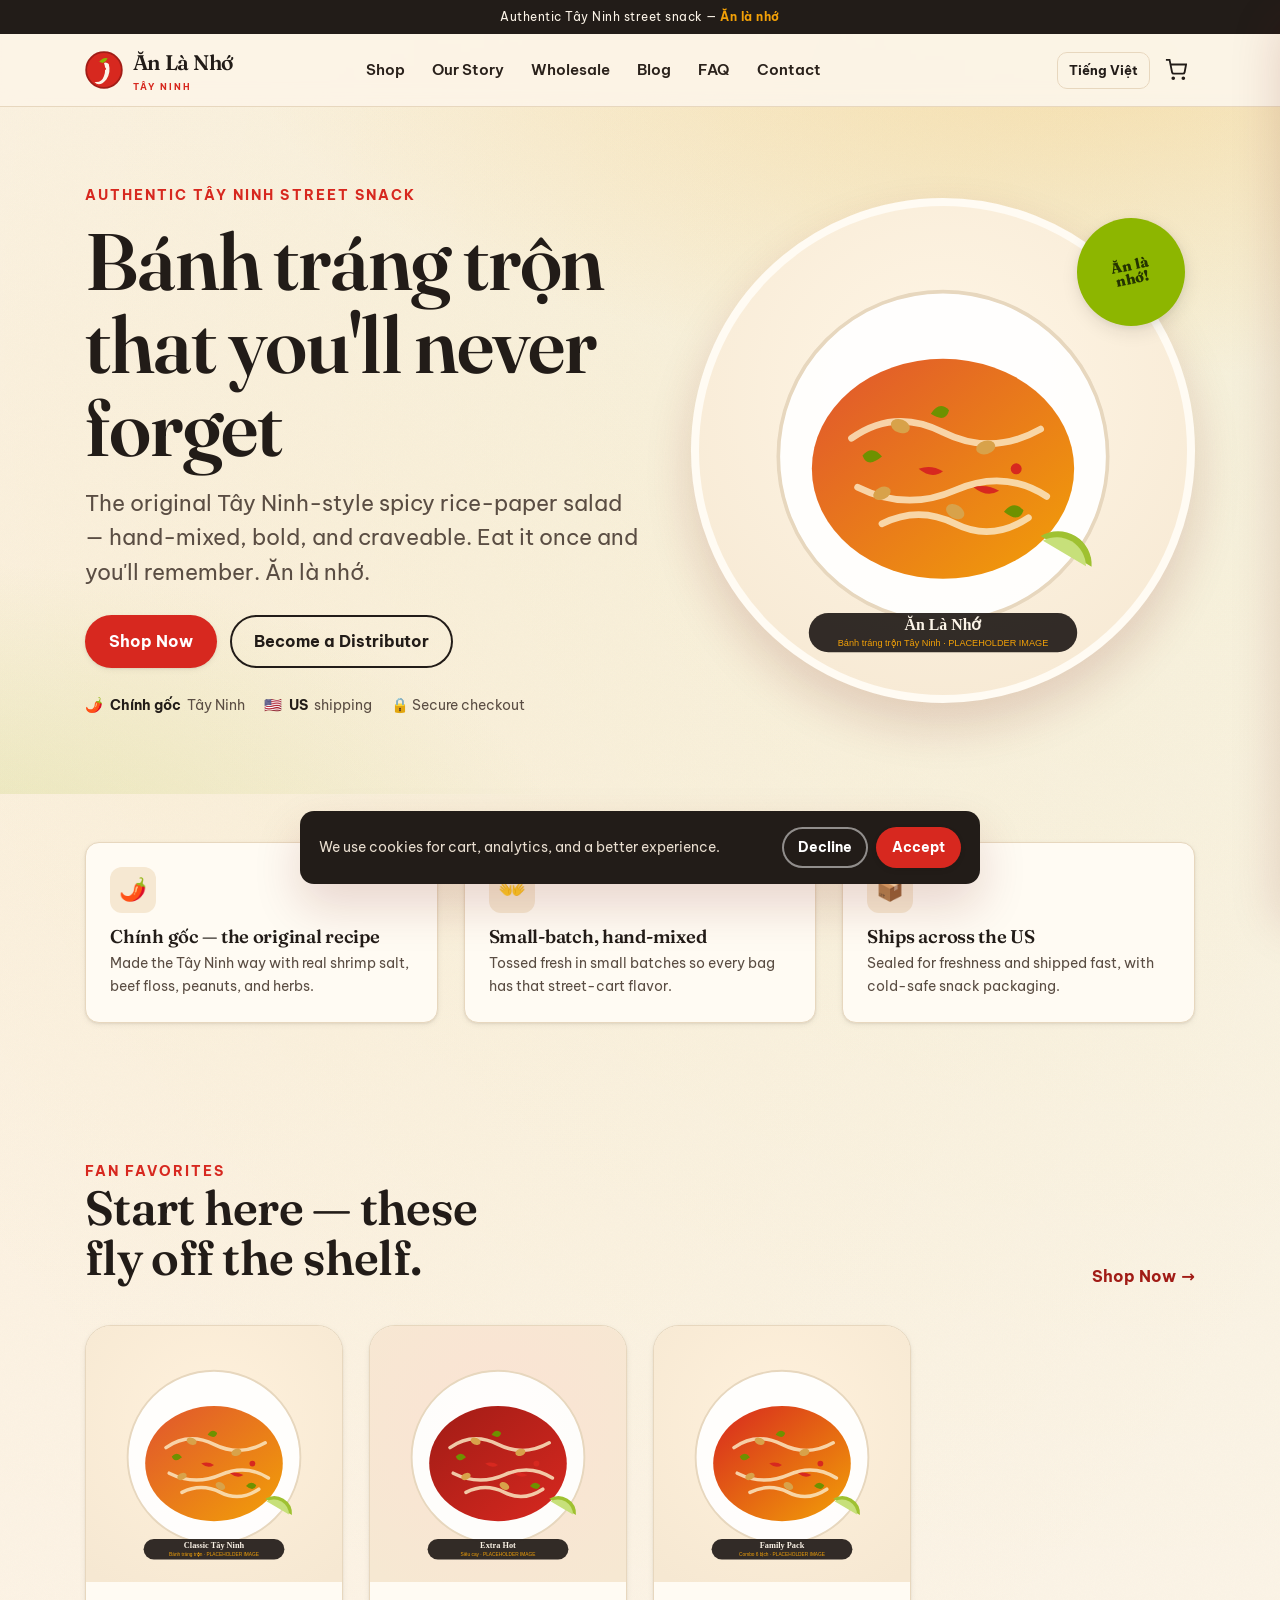
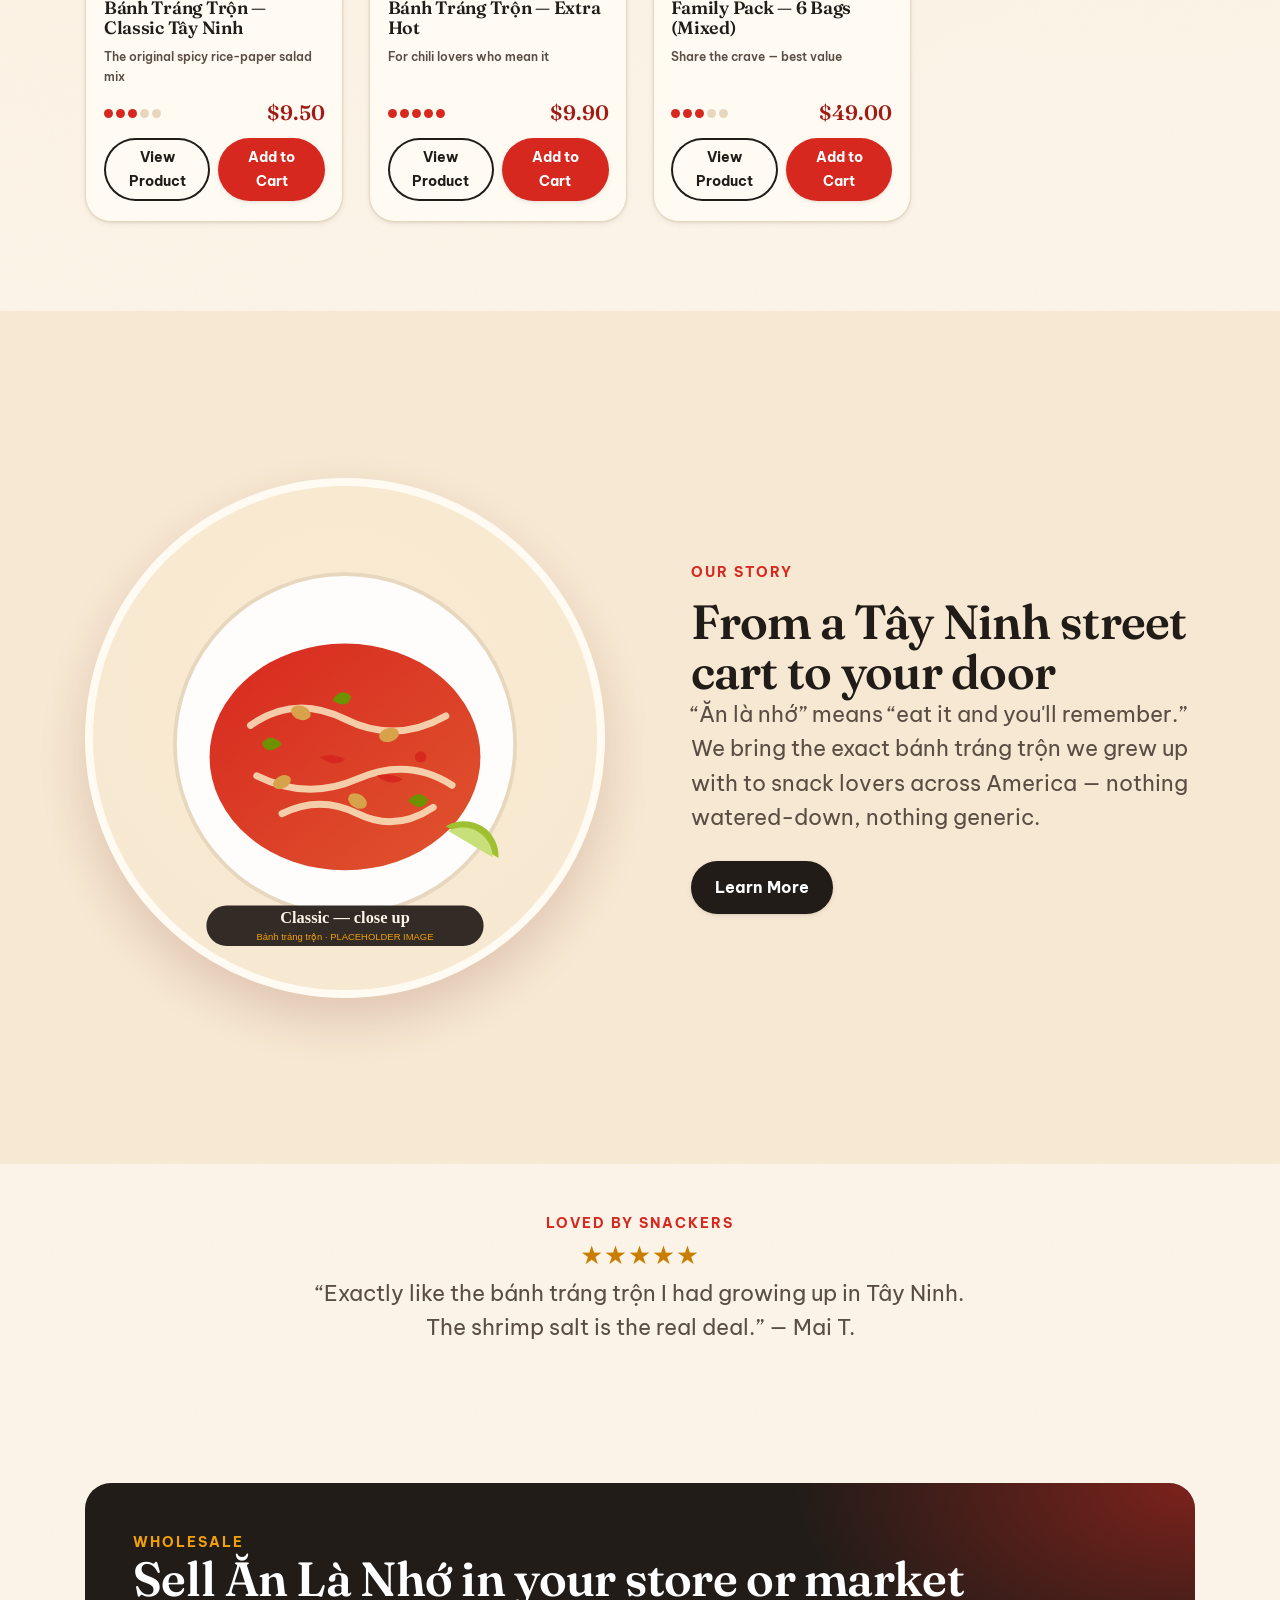
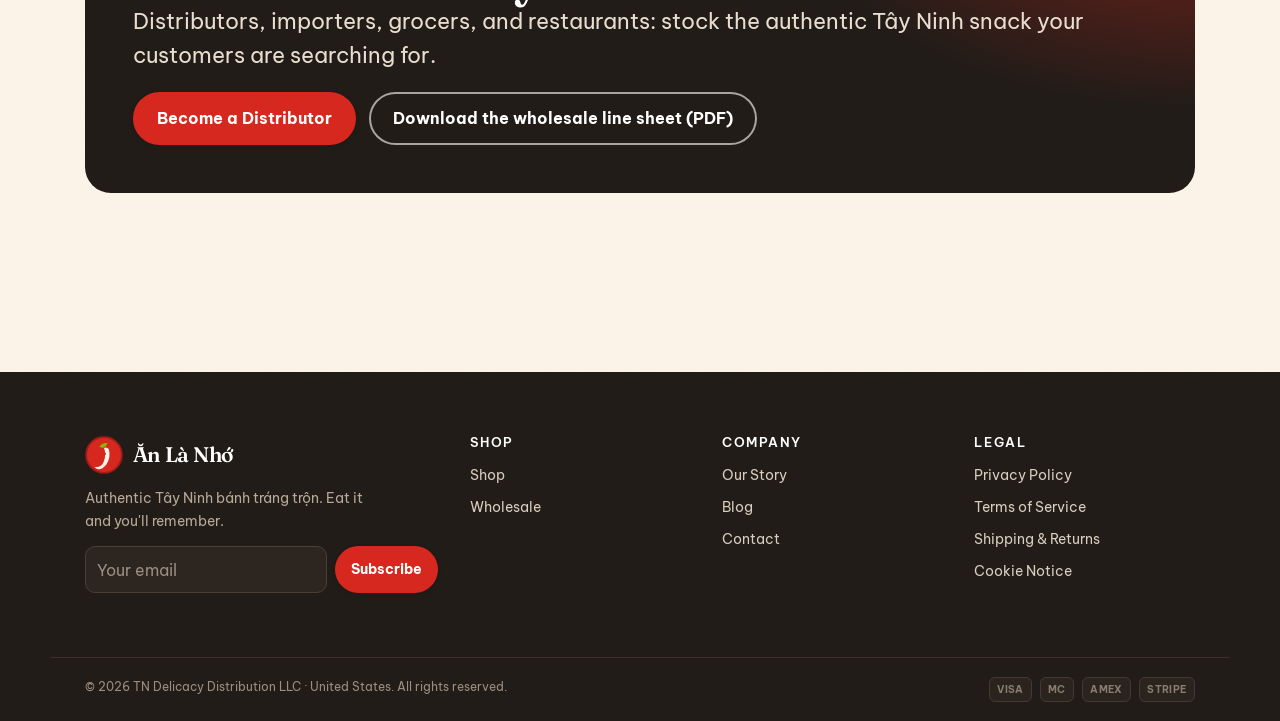
==== index.html @ 2bfea073 "Deploy An La Nho static site" ====
<!DOCTYPE html>
<html lang="en" class="no-js">
<head>
  <meta charset="UTF-8" />
  <meta name="viewport" content="width=device-width, initial-scale=1" />

  <!-- ============ SEO: title + description (unique per page) ============ -->
  <title>Ăn Là Nhớ — Authentic Tây Ninh Bánh Tráng Trộn | Buy Online</title>
  <meta name="description" content="Buy authentic Tây Ninh-style bánh tráng trộn online — the original spicy Vietnamese rice-paper salad snack. Hand-mixed, bold, craveable. Shipped across the US. Wholesale available." />
  <link rel="canonical" href="https://anlanho.com/" />

  <!-- hreflang: see README — for true per-language URLs, deploy parallel pages or ?lang= routes -->
  <link rel="alternate" hreflang="en" href="https://anlanho.com/" />
  <link rel="alternate" hreflang="vi" href="https://anlanho.com/?lang=vi" />
  <link rel="alternate" hreflang="x-default" href="https://anlanho.com/" />

  <!-- ============ Open Graph / Twitter ============ -->
  <meta property="og:type" content="website" />
  <meta property="og:site_name" content="Ăn Là Nhớ" />
  <meta property="og:title" content="Ăn Là Nhớ — Authentic Tây Ninh Bánh Tráng Trộn" />
  <meta property="og:description" content="The original spicy Vietnamese rice-paper salad snack. Hand-mixed, bold, craveable. Buy online or become a distributor." />
  <meta property="og:url" content="https://anlanho.com/" />
  <meta property="og:image" content="https://anlanho.com/assets/img/og-default.svg" />
  <meta name="twitter:card" content="summary_large_image" />
  <meta name="twitter:title" content="Ăn Là Nhớ — Authentic Tây Ninh Bánh Tráng Trộn" />
  <meta name="twitter:description" content="The original spicy Vietnamese rice-paper salad snack. Buy online or become a distributor." />
  <meta name="twitter:image" content="https://anlanho.com/assets/img/og-default.svg" />
  <meta name="theme-color" content="#D7281F" />

  <!-- ============ Icons ============ -->
  <link rel="icon" href="assets/img/logo-mark.svg" type="image/svg+xml" />

  <!-- ============ Fonts (self-host in production — see README for CWV) ============ -->
  <link rel="preconnect" href="https://fonts.googleapis.com" />
  <link rel="preconnect" href="https://fonts.gstatic.com" crossorigin />
  <link href="https://fonts.googleapis.com/css2?family=Fraunces:ital,opsz,wght@0,9..144,400;0,9..144,600;1,9..144,500&family=Be+Vietnam+Pro:wght@400;500;600;700;800&display=swap" rel="stylesheet" />

  <!-- ============ Styles ============ -->
  <link rel="stylesheet" href="assets/css/styles.css" />

  <!-- ============ Snipcart (PCI-compliant hosted cart/checkout via Stripe) ============ -->
  <link rel="preconnect" href="https://app.snipcart.com" />
  <link rel="preconnect" href="https://cdn.snipcart.com" />
  <link rel="stylesheet" href="https://cdn.snipcart.com/themes/v3.7.0/default/snipcart.css" />

  <!-- ============ Structured data: Organization + LocalBusiness + WebSite ============ -->
  <script type="application/ld+json">
  {
    "@context": "https://schema.org",
    "@graph": [
      {
        "@type": "Organization",
        "@id": "https://anlanho.com/#org",
        "name": "TN Delicacy Distribution LLC",
        "alternateName": "Ăn Là Nhớ",
        "url": "https://anlanho.com/",
        "logo": "https://anlanho.com/assets/img/logo-mark.svg",
        "description": "Maker and distributor of authentic Tây Ninh-style bánh tráng trộn (Vietnamese spicy rice-paper salad snack).",
        "sameAs": ["https://www.facebook.com/", "https://www.instagram.com/", "https://www.tiktok.com/"]
      },
      {
        "@type": "WebSite",
        "@id": "https://anlanho.com/#website",
        "url": "https://anlanho.com/",
        "name": "Ăn Là Nhớ",
        "publisher": { "@id": "https://anlanho.com/#org" },
        "inLanguage": ["en", "vi"]
      },
      {
        "@type": "LocalBusiness",
        "@id": "https://anlanho.com/#business",
        "name": "Ăn Là Nhớ — TN Delicacy Distribution LLC",
        "image": "https://anlanho.com/assets/img/og-default.svg",
        "url": "https://anlanho.com/",
        "priceRange": "$$",
        "servesCuisine": "Vietnamese",
        "address": { "@type": "PostalAddress", "addressCountry": "US" }
      }
    ]
  }
  </script>

  <!-- ============ Analytics placeholders — DO NOT hardcode real IDs here ============ -->
  <!-- Google Tag Manager (recommended): paste your GTM snippet. See README §Analytics. -->
  <!-- <script>(function(w,d,s,l,i){ ...GTM-XXXXXXX... })(window,document,'script','dataLayer','GTM-XXXXXXX');</script> -->
</head>

<body data-base="./">
  <a class="skip-link" href="#main" data-i18n="nav.skip">Skip to content</a>

  <!-- =================== HEADER (shared across pages) =================== -->
  <header class="site-header">
    <div class="topbar">
      <span data-i18n="home.kicker">Authentic Tây Ninh street snack</span> — <strong>Ăn là nhớ</strong>
    </div>
    <nav class="wrap nav" aria-label="Primary">
      <a class="brand" href="index.html" aria-label="Ăn Là Nhớ home">
        <img class="mark" src="assets/img/logo-mark.svg" alt="" width="38" height="38" />
        <span>Ăn Là Nhớ<small>Tây Ninh</small></span>
      </a>

      <div class="nav-links">
        <a href="pages/shop.html" data-i18n="nav.shop">Shop</a>
        <a href="pages/about.html" data-i18n="nav.story">Our Story</a>
        <a href="pages/wholesale.html" data-i18n="nav.wholesale">Wholesale</a>
        <a href="pages/blog.html" data-i18n="nav.blog">Blog</a>
        <a href="pages/faq.html" data-i18n="nav.faq">FAQ</a>
        <a href="pages/contact.html" data-i18n="nav.contact">Contact</a>
      </div>

      <div class="nav-actions">
        <button class="icon-btn lang-toggle" data-lang-toggle aria-label="Switch language">Tiếng Việt</button>
        <button class="icon-btn cart-btn snipcart-checkout" aria-label="Open cart">
          <svg width="22" height="22" viewBox="0 0 24 24" fill="none" stroke="currentColor" stroke-width="2" aria-hidden="true"><circle cx="9" cy="21" r="1"/><circle cx="20" cy="21" r="1"/><path d="M1 1h4l2.7 13.4a2 2 0 0 0 2 1.6h9.7a2 2 0 0 0 2-1.6L23 6H6"/></svg>
          <span class="cart-count" data-cart-count data-count="0"></span>
        </button>
        <button class="icon-btn menu-toggle" data-menu-open aria-label="Open menu" aria-expanded="false" aria-controls="mobileNav">
          <svg width="24" height="24" viewBox="0 0 24 24" fill="none" stroke="currentColor" stroke-width="2" aria-hidden="true"><line x1="3" y1="6" x2="21" y2="6"/><line x1="3" y1="12" x2="21" y2="12"/><line x1="3" y1="18" x2="21" y2="18"/></svg>
        </button>
      </div>
    </nav>
  </header>

  <!-- mobile drawer -->
  <div class="nav-overlay" data-nav-overlay></div>
  <aside class="mobile-nav" id="mobileNav" data-mobile-nav aria-label="Mobile">
    <a href="pages/shop.html" data-i18n="nav.shop">Shop</a>
    <a href="pages/about.html" data-i18n="nav.story">Our Story</a>
    <a href="pages/wholesale.html" data-i18n="nav.wholesale">Wholesale</a>
    <a href="pages/blog.html" data-i18n="nav.blog">Blog</a>
    <a href="pages/faq.html" data-i18n="nav.faq">FAQ</a>
    <a href="pages/contact.html" data-i18n="nav.contact">Contact</a>
  </aside>

  <main id="main">
    <!-- =================== HERO =================== -->
    <section class="hero">
      <div class="wrap">
        <div class="hero-grid">
          <div class="hero-copy">
            <p class="kicker" data-i18n="home.kicker">Authentic Tây Ninh street snack</p>
            <h1><span data-i18n="home.h1">Bánh tráng trộn that you'll never forget</span></h1>
            <p class="lead" data-i18n="home.sub">The original Tây Ninh-style spicy rice-paper salad — hand-mixed, bold, and craveable. Eat it once and you'll remember. Ăn là nhớ.</p>
            <div class="hero-cta">
              <a class="btn" href="pages/shop.html" data-i18n="cta.shop">Shop Now</a>
              <a class="btn btn--ghost" href="pages/wholesale.html" data-i18n="cta.distributor">Become a Distributor</a>
            </div>
            <div class="hero-trust">
              <span>🌶️ <b>Chính gốc</b> Tây Ninh</span>
              <span>🇺🇸 <b>US</b> shipping</span>
              <span>🔒 Secure checkout</span>
            </div>
          </div>
          <div class="hero-media">
            <img class="plate" src="assets/img/hero-plate.svg" alt="A plate of authentic Tây Ninh bánh tráng trộn with chili, peanuts, herbs and lime" width="560" height="560" fetchpriority="high" />
            <span class="sticker">Ăn là<br>nhớ!</span>
          </div>
        </div>
      </div>
    </section>

    <!-- =================== SELLING POINTS =================== -->
    <section class="section section--tight">
      <div class="wrap">
        <div class="grid grid--3">
          <div class="feature reveal"><div class="ic">🌶️</div><h3 data-i18n="home.point1.t">Chính gốc — the original recipe</h3><p data-i18n="home.point1.d">Made the Tây Ninh way with real shrimp salt, beef floss, peanuts, and herbs.</p></div>
          <div class="feature reveal"><div class="ic">👐</div><h3 data-i18n="home.point2.t">Small-batch, hand-mixed</h3><p data-i18n="home.point2.d">Tossed fresh in small batches so every bag has that street-cart flavor.</p></div>
          <div class="feature reveal"><div class="ic">📦</div><h3 data-i18n="home.point3.t">Ships across the US</h3><p data-i18n="home.point3.d">Sealed for freshness and shipped fast, with cold-safe snack packaging.</p></div>
        </div>
      </div>
    </section>

    <!-- =================== FEATURED PRODUCTS =================== -->
    <section class="section">
      <div class="wrap">
        <div class="section-head">
          <div class="titles">
            <p class="kicker" data-i18n="home.featured">Fan favorites</p>
            <h2 data-i18n="home.featured.sub">Start here — these fly off the shelf.</h2>
          </div>
          <a class="link-arrow" href="pages/shop.html" data-i18n="cta.shop">Shop Now</a>
        </div>
        <div class="grid grid--4" data-featured-grid>
          <!-- rendered by home.js from data/products.json -->
        </div>
      </div>
    </section>

    <!-- =================== STORY =================== -->
    <section class="section" style="background:var(--cream-deep)">
      <div class="wrap">
        <div class="hero-grid">
          <div class="hero-media">
            <img class="plate" src="assets/img/product-classic-2.svg" alt="Close-up of bánh tráng trộn being hand-mixed" width="520" height="520" loading="lazy" />
          </div>
          <div class="hero-copy reveal">
            <p class="kicker" data-i18n="home.story.kicker">Our Story</p>
            <h2 data-i18n="home.story.t">From a Tây Ninh street cart to your door</h2>
            <p class="lead" data-i18n="home.story.d">“Ăn là nhớ” means “eat it and you'll remember.” We bring the exact bánh tráng trộn we grew up with to snack lovers across America — nothing watered-down, nothing generic.</p>
            <div class="hero-cta"><a class="btn btn--dark" href="pages/about.html" data-i18n="cta.learnmore">Learn More</a></div>
          </div>
        </div>
      </div>
    </section>

    <!-- =================== SOCIAL PROOF =================== -->
    <section class="section--tight section">
      <div class="wrap center">
        <p class="kicker" data-i18n="home.social">Loved by snackers</p>
        <p class="stars" style="font-size:1.6rem">★★★★★</p>
        <p class="lead" style="max-width:46ch;margin-inline:auto">“Exactly like the bánh tráng trộn I had growing up in Tây Ninh. The shrimp salt is the real deal.” — Mai T.</p>
      </div>
    </section>

    <!-- =================== B2B CTA =================== -->
    <section class="section">
      <div class="wrap">
        <div class="cta-banner reveal">
          <p class="kicker" style="color:var(--turmeric)" data-i18n="nav.wholesale">Wholesale</p>
          <h2 data-i18n="home.b2b.t">Sell Ăn Là Nhớ in your store or market</h2>
          <p class="lead" data-i18n="home.b2b.d">Distributors, importers, grocers, and restaurants: stock the authentic Tây Ninh snack your customers are searching for.</p>
          <div class="hero-cta">
            <a class="btn" href="pages/wholesale.html" data-i18n="cta.distributor">Become a Distributor</a>
            <a class="btn btn--ghost" style="box-shadow:inset 0 0 0 2px rgba(255,255,255,.6);color:#fff" href="pages/wholesale.html#linesheet" data-i18n="wholesale.download">Download the wholesale line sheet (PDF)</a>
          </div>
        </div>
      </div>
    </section>
  </main>

  <!-- =================== FOOTER (shared across pages) =================== -->
  <footer class="site-footer">
    <div class="wrap footer-top">
      <div class="footer-brand">
        <a class="brand" href="index.html"><img class="mark" src="assets/img/logo-mark.svg" alt="" width="38" height="38"><span>Ăn Là Nhớ</span></a>
        <p data-i18n="footer.tagline">Authentic Tây Ninh bánh tráng trộn. Eat it and you'll remember.</p>
        <form class="news-form" data-ajax-form action="https://formspree.io/f/YOUR_FORM_ID" method="POST" aria-label="Newsletter">
          <label class="sr-only" for="news" data-i18n="footer.newsletter">Get a discount + snack news</label>
          <input id="news" type="email" name="email" required placeholder="Your email" data-i18n-attr="placeholder:footer.newsletter.ph" />
          <span class="hp" aria-hidden="true"><input type="text" name="_gotcha" tabindex="-1" autocomplete="off" /></span>
          <button class="btn btn--sm" type="submit" data-i18n="footer.subscribe">Subscribe</button>
        </form>
      </div>
      <div class="footer-col">
        <h4 data-i18n="footer.shop">Shop</h4>
        <ul>
          <li><a href="pages/shop.html" data-i18n="nav.shop">Shop</a></li>
          <li><a href="pages/wholesale.html" data-i18n="nav.wholesale">Wholesale</a></li>
        </ul>
      </div>
      <div class="footer-col">
        <h4 data-i18n="footer.company">Company</h4>
        <ul>
          <li><a href="pages/about.html" data-i18n="nav.story">Our Story</a></li>
          <li><a href="pages/blog.html" data-i18n="nav.blog">Blog</a></li>
          <li><a href="pages/contact.html" data-i18n="nav.contact">Contact</a></li>
        </ul>
      </div>
      <div class="footer-col">
        <h4 data-i18n="footer.legal">Legal</h4>
        <ul>
          <li><a href="pages/privacy.html" data-i18n="footer.privacy">Privacy Policy</a></li>
          <li><a href="pages/terms.html" data-i18n="footer.terms">Terms of Service</a></li>
          <li><a href="pages/shipping.html" data-i18n="footer.shipping">Shipping &amp; Returns</a></li>
          <li><a href="pages/cookies.html" data-i18n="footer.cookies">Cookie Notice</a></li>
        </ul>
      </div>
    </div>
    <div class="wrap footer-bottom">
      <span>© <span data-year>2025</span> <span data-i18n="footer.address">TN Delicacy Distribution LLC · United States</span>. <span data-i18n="footer.rights">All rights reserved.</span></span>
      <span class="pay-icons" aria-label="Accepted payments"><span>VISA</span><span>MC</span><span>AMEX</span><span>STRIPE</span></span>
    </div>
  </footer>

  <!-- =================== Cookie banner =================== -->
  <div class="cookie-banner" data-cookie role="dialog" aria-live="polite" aria-label="Cookie notice">
    <p data-i18n="cookie.text">We use cookies for cart, analytics, and a better experience.</p>
    <div class="acts">
      <button class="btn btn--sm btn--ghost" style="box-shadow:inset 0 0 0 2px rgba(255,255,255,.5);color:#fff" data-cookie-choice="decline" data-i18n="cookie.decline">Decline</button>
      <button class="btn btn--sm" data-cookie-choice="accept" data-i18n="cookie.accept">Accept</button>
    </div>
  </div>

  <!-- =================== Snipcart mount + scripts =================== -->
  <!-- Paste your PUBLIC Snipcart API key below (safe for client code). -->
  <div hidden id="snipcart" data-api-key="YOUR_SNIPCART_PUBLIC_API_KEY" data-config-modal-style="side"></div>
  <script async src="https://cdn.snipcart.com/themes/v3.7.0/default/snipcart.js"></script>

  <!-- App scripts (deferred, non-render-blocking) -->
  <script defer src="assets/js/i18n.js"></script>
  <script defer src="assets/js/main.js"></script>
  <script defer src="assets/js/home.js"></script>
</body>
</html>
---- assets/css/styles.css ----
/* =====================================================================
   Ăn Là Nhớ — Design System
   Warm Vietnamese street-food editorial. Chili red · lime · turmeric ·
   warm cream · charcoal. Mobile-first, accessible (WCAG AA), low-JS.
   Fonts: Fraunces (display) + Be Vietnam Pro (body, full VI diacritics).
   ===================================================================== */

/* ---------- Design tokens ---------- */
:root {
  /* Palette */
  --cream: #FCF4E8;
  --cream-deep: #F6E8D2;
  --paper: #FFFBF3;
  --charcoal: #221C18;
  --ink: #2A211B;
  --ink-soft: #5A4D43;
  --chili: #D7281F;
  --chili-dark: #A11C16;
  --chili-ink: #6E120E;
  --lime: #8DB600;
  --lime-deep: #6E9100;
  --turmeric: #F2A007;
  --turmeric-deep: #C97E00;
  --line: #E7D7BE;
  --white: #ffffff;

  /* Semantic */
  --bg: var(--cream);
  --surface: var(--paper);
  --text: var(--ink);
  --text-soft: var(--ink-soft);
  --brand: var(--chili);
  --brand-strong: var(--chili-dark);

  /* Type */
  --font-display: "Fraunces", Georgia, "Times New Roman", serif;
  --font-body: "Be Vietnam Pro", system-ui, -apple-system, Segoe UI, Roboto, sans-serif;

  /* Fluid type scale */
  --fs-xs: 0.78rem;
  --fs-sm: 0.9rem;
  --fs-base: 1.02rem;
  --fs-lg: clamp(1.12rem, 1rem + 0.6vw, 1.35rem);
  --fs-xl: clamp(1.4rem, 1.1rem + 1.5vw, 2rem);
  --fs-2xl: clamp(1.9rem, 1.3rem + 3vw, 3rem);
  --fs-3xl: clamp(2.6rem, 1.4rem + 5.5vw, 5rem);

  /* Spacing & layout */
  --maxw: 1180px;
  --gut: clamp(1rem, 4vw, 2.2rem);
  --radius: 14px;
  --radius-lg: 26px;
  --radius-pill: 999px;

  /* Effects */
  --shadow-sm: 0 1px 2px rgba(34,28,24,.08), 0 2px 6px rgba(34,28,24,.06);
  --shadow-md: 0 6px 18px rgba(34,28,24,.10), 0 2px 6px rgba(34,28,24,.06);
  --shadow-lg: 0 22px 48px rgba(110,18,14,.16);
  --ring: 0 0 0 3px rgba(242,160,7,.55);
  --ease: cubic-bezier(.2,.7,.2,1);
}

/* ---------- Reset ---------- */
*, *::before, *::after { box-sizing: border-box; }
* { margin: 0; }
html { -webkit-text-size-adjust: 100%; scroll-behavior: smooth; }
@media (prefers-reduced-motion: reduce) {
  html { scroll-behavior: auto; }
  *, *::before, *::after { animation-duration: .001ms !important; animation-iteration-count: 1 !important; transition-duration: .001ms !important; }
}
body {
  font-family: var(--font-body);
  font-size: var(--fs-base);
  line-height: 1.6;
  color: var(--text);
  background: var(--bg);
  /* Subtle warm grain so the cream isn't flat */
  background-image:
    radial-gradient(circle at 12% 18%, rgba(242,160,7,.05), transparent 38%),
    radial-gradient(circle at 88% 8%, rgba(141,182,0,.06), transparent 40%),
    url("data:image/svg+xml,%3Csvg xmlns='http://www.w3.org/2000/svg' width='140' height='140'%3E%3Cfilter id='n'%3E%3CfeTurbulence type='fractalNoise' baseFrequency='0.9' numOctaves='2' stitchTiles='stitch'/%3E%3C/filter%3E%3Crect width='140' height='140' filter='url(%23n)' opacity='0.025'/%3E%3C/svg%3E");
  -webkit-font-smoothing: antialiased;
  text-rendering: optimizeLegibility;
  overflow-x: hidden;
}
img, svg, video { display: block; max-width: 100%; height: auto; }
a { color: inherit; text-decoration: none; }
button, input, select, textarea { font: inherit; color: inherit; }
ul { list-style: none; padding: 0; }

/* ---------- Typography ---------- */
h1, h2, h3, h4 { font-family: var(--font-display); font-weight: 600; line-height: 1.04; letter-spacing: -0.015em; color: var(--charcoal); }
h1 { font-size: var(--fs-3xl); font-weight: 600; }
h2 { font-size: var(--fs-2xl); }
h3 { font-size: var(--fs-xl); }
p { color: var(--text-soft); }
.lead { font-size: var(--fs-lg); color: var(--text-soft); }
.kicker {
  font-family: var(--font-body);
  font-weight: 700; font-size: var(--fs-sm);
  letter-spacing: .14em; text-transform: uppercase;
  color: var(--chili);
}
mark, .hl { background: linear-gradient(180deg, transparent 58%, rgba(242,160,7,.55) 58%); color: inherit; padding: 0 .08em; }
.vi-accent { font-style: italic; }

/* ---------- Layout helpers ---------- */
.wrap { width: 100%; max-width: var(--maxw); margin-inline: auto; padding-inline: var(--gut); }
.section { padding-block: clamp(3rem, 7vw, 6rem); }
.section--tight { padding-block: clamp(2rem, 4vw, 3rem); }
.stack > * + * { margin-top: 1rem; }
.center { text-align: center; }
.muted { color: var(--text-soft); }
.eyebrow-row { display: flex; align-items: center; gap: .7rem; flex-wrap: wrap; }

/* ---------- Skip link ---------- */
.skip-link {
  position: absolute; left: .5rem; top: -3rem; z-index: 200;
  background: var(--charcoal); color: var(--paper);
  padding: .6rem 1rem; border-radius: 8px; transition: top .2s var(--ease);
}
.skip-link:focus { top: .5rem; }

/* ---------- Buttons ---------- */
.btn {
  --bg: var(--chili); --fg: #fff;
  display: inline-flex; align-items: center; justify-content: center; gap: .5rem;
  background: var(--bg); color: var(--fg);
  font-weight: 700; font-size: var(--fs-base);
  padding: .85rem 1.5rem; border: 0; border-radius: var(--radius-pill);
  cursor: pointer; text-align: center;
  box-shadow: var(--shadow-sm);
  transition: transform .18s var(--ease), box-shadow .18s var(--ease), background .18s var(--ease);
}
.btn:hover { transform: translateY(-2px); box-shadow: var(--shadow-md); background: var(--chili-dark); }
.btn:active { transform: translateY(0); }
.btn:focus-visible { outline: none; box-shadow: var(--ring), var(--shadow-md); }
.btn--lime { --bg: var(--lime-deep); }
.btn--lime:hover { background: #5d7b00; }
.btn--ghost { --bg: transparent; --fg: var(--charcoal); box-shadow: inset 0 0 0 2px var(--charcoal); }
.btn--ghost:hover { background: var(--charcoal); --fg: #fff; box-shadow: inset 0 0 0 2px var(--charcoal); }
.btn--dark { --bg: var(--charcoal); }
.btn--dark:hover { background: #100c0a; }
.btn--sm { padding: .55rem 1rem; font-size: var(--fs-sm); }
.btn--block { width: 100%; }
.btn[disabled] { opacity: .5; cursor: not-allowed; transform: none; box-shadow: var(--shadow-sm); }

.link-arrow { font-weight: 700; color: var(--chili-dark); display: inline-flex; align-items: center; gap: .35rem; }
.link-arrow::after { content: "→"; transition: transform .2s var(--ease); }
.link-arrow:hover::after { transform: translateX(4px); }

/* Breadcrumb */
.breadcrumb { display: flex; flex-wrap: wrap; align-items: center; gap: .5rem; font-size: .85rem; color: var(--ink-soft); }
.breadcrumb a { color: var(--ink-soft); text-decoration: none; }
.breadcrumb a:hover { color: var(--chili); text-decoration: underline; }
.breadcrumb span[aria-hidden="true"] { opacity: .5; }

/* ---------- Badges / chips ---------- */
.badge {
  display: inline-flex; align-items: center; gap: .35rem;
  font-size: var(--fs-xs); font-weight: 700; letter-spacing: .02em;
  padding: .28rem .6rem; border-radius: var(--radius-pill);
  background: var(--cream-deep); color: var(--ink);
}
.badge--vegan { background: #e8f3cf; color: var(--lime-deep); }
.badge--sale { background: var(--turmeric); color: #4a3100; }
.badge--out { background: #f0d6d4; color: var(--chili-dark); }
.badge--new { background: var(--chili); color: #fff; }

.spicemeter { display: inline-flex; gap: 3px; align-items: center; }
.spicemeter .pip { width: 9px; height: 9px; border-radius: 50%; background: var(--line); }
.spicemeter .pip.on { background: var(--chili); }

/* =====================================================================
   Header / nav / cart / language toggle
   ===================================================================== */
.site-header {
  position: sticky; top: 0; z-index: 100;
  background: color-mix(in srgb, var(--cream) 88%, transparent);
  backdrop-filter: saturate(1.2) blur(10px);
  border-bottom: 1px solid var(--line);
}
.topbar {
  background: var(--charcoal); color: var(--cream);
  font-size: var(--fs-xs); letter-spacing: .04em;
  text-align: center; padding: .45rem 1rem;
}
.topbar strong { color: var(--turmeric); }
.nav { display: flex; align-items: center; gap: 1rem; padding-block: .7rem; }
.brand { display: flex; align-items: center; gap: .6rem; font-family: var(--font-display); font-weight: 600; font-size: 1.32rem; color: var(--charcoal); letter-spacing: -.02em; flex: 0 0 auto; }
.brand .mark { width: 38px; height: 38px; flex: 0 0 auto; }
.brand small { display: block; font-family: var(--font-body); font-size: .58rem; font-weight: 700; letter-spacing: .22em; color: var(--chili); text-transform: uppercase; margin-top: 1px; }
.nav-links { display: none; gap: .3rem; margin-inline: auto; }
.nav-links a {
  font-weight: 600; font-size: .95rem; padding: .5rem .7rem; border-radius: 10px;
  color: var(--ink); transition: background .15s var(--ease), color .15s var(--ease);
}
.nav-links a:hover, .nav-links a[aria-current="page"] { background: var(--cream-deep); color: var(--chili-dark); }
.nav-actions { display: flex; align-items: center; gap: .4rem; margin-left: auto; }

.icon-btn {
  position: relative; display: inline-flex; align-items: center; justify-content: center; gap: .4rem;
  background: transparent; border: 0; cursor: pointer; padding: .5rem; border-radius: 10px;
  color: var(--charcoal); font-weight: 700;
  transition: background .15s var(--ease);
}
.icon-btn:hover { background: var(--cream-deep); }
.icon-btn:focus-visible { outline: none; box-shadow: var(--ring); }
.lang-toggle { font-weight: 700; font-size: .82rem; border: 1.5px solid var(--line); padding: .42rem .7rem; }
.lang-toggle:hover { border-color: var(--chili); color: var(--chili-dark); }

.cart-btn .cart-count {
  position: absolute; top: -2px; right: -2px;
  background: var(--chili); color: #fff; font-size: .66rem; font-weight: 800;
  min-width: 18px; height: 18px; padding: 0 4px; border-radius: 999px;
  display: grid; place-items: center; line-height: 1; box-shadow: 0 0 0 2px var(--cream);
}
.cart-btn .cart-count:empty,
.cart-btn .cart-count[data-count="0"] { display: none; }

.menu-toggle { display: inline-flex; }
@media (min-width: 920px) {
  .nav-links { display: flex; }
  .menu-toggle { display: none; }
}

/* Mobile drawer nav */
.mobile-nav {
  position: fixed; inset: 0 0 0 auto; width: min(86vw, 360px);
  background: var(--paper); z-index: 130; transform: translateX(100%);
  transition: transform .28s var(--ease); box-shadow: var(--shadow-lg);
  display: flex; flex-direction: column; padding: 1.2rem;
}
.mobile-nav.open { transform: translateX(0); }
.mobile-nav a { display: block; padding: .9rem .6rem; font-weight: 600; font-size: 1.1rem; border-bottom: 1px solid var(--line); }
.mobile-nav a:hover { color: var(--chili-dark); }
.nav-overlay { position: fixed; inset: 0; background: rgba(34,28,24,.45); z-index: 120; opacity: 0; pointer-events: none; transition: opacity .25s var(--ease); }
.nav-overlay.open { opacity: 1; pointer-events: auto; }

/* =====================================================================
   Hero
   ===================================================================== */
.hero { position: relative; overflow: hidden; }
.hero::before {
  /* layered warm glow + chili-flake speckle */
  content: ""; position: absolute; inset: 0; z-index: 0;
  background:
    radial-gradient(120% 90% at 85% -10%, rgba(242,160,7,.22), transparent 55%),
    radial-gradient(90% 80% at -5% 110%, rgba(141,182,0,.16), transparent 55%);
}
.hero .wrap { position: relative; z-index: 1; }
.hero-grid { display: grid; gap: clamp(1.5rem, 4vw, 3rem); align-items: center; padding-block: clamp(2.5rem, 6vw, 5rem); }
.hero-copy .kicker { margin-bottom: .8rem; }
.hero-copy h1 { margin-bottom: 1rem; }
.hero-copy h1 .accent { color: var(--chili); display: inline-block; }
.hero-cta { display: flex; gap: .8rem; flex-wrap: wrap; margin-top: 1.6rem; }
.hero-trust { display: flex; gap: 1.2rem; flex-wrap: wrap; margin-top: 1.6rem; font-size: var(--fs-sm); color: var(--text-soft); }
.hero-trust span { display: inline-flex; align-items: center; gap: .4rem; }
.hero-trust b { color: var(--charcoal); }
.hero-media { position: relative; }
.hero-media .plate {
  border-radius: 50%; box-shadow: var(--shadow-lg);
  border: 8px solid var(--paper); background: var(--paper);
  animation: floaty 7s var(--ease) infinite;
}
.hero-media .sticker {
  position: absolute; background: var(--lime); color: #243300; font-weight: 800;
  font-family: var(--font-display); border-radius: 50%; width: 108px; height: 108px;
  display: grid; place-items: center; text-align: center; line-height: 1; font-size: .9rem;
  transform: rotate(-12deg); box-shadow: var(--shadow-md); padding: .5rem;
  top: 4%; right: 2%;
}
@keyframes floaty { 0%,100%{ transform: translateY(0);} 50%{ transform: translateY(-12px);} }
@media (min-width: 860px) { .hero-grid { grid-template-columns: 1.05fr .95fr; } }

/* =====================================================================
   Generic cards & grids
   ===================================================================== */
.grid { display: grid; gap: clamp(1rem, 2.5vw, 1.6rem); }
.grid--3 { grid-template-columns: 1fr; }
.grid--4 { grid-template-columns: repeat(2, 1fr); }
@media (min-width: 640px) { .grid--3 { grid-template-columns: repeat(2, 1fr); } }
@media (min-width: 900px) { .grid--3 { grid-template-columns: repeat(3, 1fr); } .grid--4 { grid-template-columns: repeat(4, 1fr); } }

.feature {
  background: var(--surface); border: 1px solid var(--line); border-radius: var(--radius);
  padding: 1.5rem; box-shadow: var(--shadow-sm);
  transition: transform .2s var(--ease), box-shadow .2s var(--ease);
}
.feature:hover { transform: translateY(-3px); box-shadow: var(--shadow-md); }
.feature .ic { width: 46px; height: 46px; border-radius: 12px; display: grid; place-items: center; background: var(--cream-deep); margin-bottom: .9rem; font-size: 1.4rem; }
.feature h3 { font-size: 1.15rem; margin-bottom: .35rem; }
.feature p { font-size: var(--fs-sm); }

.section-head { display: flex; align-items: flex-end; justify-content: space-between; gap: 1rem; flex-wrap: wrap; margin-bottom: clamp(1.4rem, 3vw, 2.2rem); }
.section-head .titles { max-width: 40ch; }
.section-head h2 { margin-bottom: .4rem; }

/* ---------- Product card ---------- */
.product-card {
  background: var(--surface); border: 1px solid var(--line); border-radius: var(--radius-lg);
  overflow: hidden; box-shadow: var(--shadow-sm); display: flex; flex-direction: column;
  transition: transform .22s var(--ease), box-shadow .22s var(--ease);
}
.product-card:hover { transform: translateY(-4px); box-shadow: var(--shadow-lg); }
.product-card .media { position: relative; aspect-ratio: 1/1; background: var(--cream-deep); overflow: hidden; }
.product-card .media img { width: 100%; height: 100%; object-fit: cover; transition: transform .4s var(--ease); }
.product-card:hover .media img { transform: scale(1.04); }
.product-card .flags { position: absolute; top: .7rem; left: .7rem; display: flex; gap: .35rem; flex-wrap: wrap; }
.product-card .body { padding: 1rem 1.1rem 1.2rem; display: flex; flex-direction: column; gap: .55rem; flex: 1; }
.product-card h3 { font-size: 1.12rem; line-height: 1.12; }
.product-card .pname-vi { font-size: var(--fs-xs); color: var(--text-soft); font-weight: 600; }
.product-card .meta { display: flex; align-items: center; justify-content: space-between; gap: .5rem; margin-top: auto; }
.product-card .price { font-family: var(--font-display); font-weight: 600; font-size: 1.3rem; color: var(--chili-dark); }
.product-card .price s { color: var(--text-soft); font-size: .85rem; font-weight: 400; margin-left: .35rem; }
.product-card .actions { display: flex; gap: .5rem; }
.product-card .actions .btn { flex: 1; }

/* add-to-cart pop feedback */
.btn.pop { animation: pop .42s var(--ease); }
@keyframes pop { 0%{ transform: scale(1);} 35%{ transform: scale(.92);} 70%{ transform: scale(1.06);} 100%{ transform: scale(1);} }

/* =====================================================================
   Product detail
   ===================================================================== */
.pd-grid { display: grid; gap: clamp(1.5rem, 4vw, 3rem); }
@media (min-width: 880px) { .pd-grid { grid-template-columns: 1.05fr 1fr; align-items: start; } }
.pd-gallery .main { border-radius: var(--radius-lg); overflow: hidden; border: 1px solid var(--line); background: var(--cream-deep); box-shadow: var(--shadow-md); aspect-ratio: 1/1; }
.pd-gallery .main img { width: 100%; height: 100%; object-fit: cover; }
.pd-thumbs { display: flex; gap: .6rem; margin-top: .7rem; flex-wrap: wrap; }
.pd-thumbs button { width: 70px; height: 70px; border-radius: 12px; overflow: hidden; border: 2px solid transparent; padding: 0; cursor: pointer; background: var(--cream-deep); }
.pd-thumbs button[aria-pressed="true"] { border-color: var(--chili); }
.pd-thumbs img { width: 100%; height: 100%; object-fit: cover; }
.pd-info h1 { font-size: var(--fs-2xl); }
.pd-info .pname-vi { color: var(--text-soft); font-weight: 600; margin-top: .2rem; }
.pd-price { font-family: var(--font-display); font-weight: 600; font-size: 2rem; color: var(--chili-dark); margin: .8rem 0; }
.pd-price s { color: var(--text-soft); font-size: 1.1rem; font-weight: 400; margin-left: .5rem; }
.pd-buy { display: flex; gap: .7rem; align-items: stretch; flex-wrap: wrap; margin: 1.2rem 0; }
.qty { display: inline-flex; align-items: center; border: 1.5px solid var(--line); border-radius: var(--radius-pill); overflow: hidden; background: var(--surface); }
.qty button { width: 42px; height: 46px; background: transparent; border: 0; font-size: 1.3rem; cursor: pointer; color: var(--charcoal); }
.qty button:hover { background: var(--cream-deep); }
.qty input { width: 44px; text-align: center; border: 0; background: transparent; font-weight: 700; -moz-appearance: textfield; }
.qty input::-webkit-outer-spin-button, .qty input::-webkit-inner-spin-button { -webkit-appearance: none; margin: 0; }
.pd-specs { border-top: 1px solid var(--line); margin-top: 1.4rem; }
.pd-specs details { border-bottom: 1px solid var(--line); }
.pd-specs summary { cursor: pointer; font-weight: 700; padding: 1rem .2rem; list-style: none; display: flex; justify-content: space-between; align-items: center; }
.pd-specs summary::-webkit-details-marker { display: none; }
.pd-specs summary::after { content: "+"; font-size: 1.4rem; color: var(--chili); transition: transform .2s var(--ease); }
.pd-specs details[open] summary::after { transform: rotate(45deg); }
.pd-specs .spec-body { padding: 0 .2rem 1.1rem; color: var(--text-soft); font-size: var(--fs-sm); }
.specrow { display: flex; gap: .6rem; padding: .25rem 0; }
.specrow dt { font-weight: 700; color: var(--charcoal); min-width: 9rem; }

/* Reviews */
.stars { color: var(--turmeric-deep); letter-spacing: 1px; }
.review { border: 1px solid var(--line); border-radius: var(--radius); padding: 1.1rem; background: var(--surface); }
.review .who { font-weight: 700; }
.review .title { font-weight: 700; margin: .3rem 0; }

/* =====================================================================
   Wholesale / B2B
   ===================================================================== */
.b2b-hero { background: linear-gradient(160deg, var(--chili-ink), var(--chili-dark)); color: var(--cream); position: relative; overflow: hidden; }
.b2b-hero::after { content:""; position:absolute; inset:0; background: radial-gradient(70% 90% at 90% 10%, rgba(242,160,7,.28), transparent 60%); }
.b2b-hero .wrap { position: relative; z-index: 1; }
.b2b-hero h1 { color: #fff; }
.b2b-hero .kicker { color: var(--turmeric); }
.b2b-hero p { color: #fbe6cf; }
.b2b-hero .hero-cta .btn--ghost { box-shadow: inset 0 0 0 2px rgba(255,255,255,.6); --fg:#fff; }
.b2b-hero .hero-cta .btn--ghost:hover { background:#fff; --fg: var(--chili-dark); box-shadow: inset 0 0 0 2px #fff; }

.terms-table { width: 100%; border-collapse: collapse; background: var(--surface); border-radius: var(--radius); overflow: hidden; box-shadow: var(--shadow-sm); }
.terms-table th, .terms-table td { text-align: left; padding: .95rem 1.1rem; border-bottom: 1px solid var(--line); }
.terms-table th { width: 42%; font-family: var(--font-body); font-weight: 700; color: var(--charcoal); background: var(--cream-deep); }
.terms-table tr:last-child th, .terms-table tr:last-child td { border-bottom: 0; }

.downloads { display: flex; gap: .8rem; flex-wrap: wrap; }

/* =====================================================================
   Forms
   ===================================================================== */
.form-card { background: var(--surface); border: 1px solid var(--line); border-radius: var(--radius-lg); padding: clamp(1.3rem, 3vw, 2.2rem); box-shadow: var(--shadow-md); }
.field { display: flex; flex-direction: column; gap: .35rem; margin-bottom: 1rem; }
.field label { font-weight: 700; font-size: var(--fs-sm); }
.field .req { color: var(--chili); }
.field input, .field select, .field textarea {
  border: 1.5px solid var(--line); border-radius: 12px; padding: .75rem .85rem; background: var(--paper);
  transition: border-color .15s var(--ease), box-shadow .15s var(--ease);
}
.field input:focus, .field select:focus, .field textarea:focus { outline: none; border-color: var(--chili); box-shadow: var(--ring); }
.field textarea { min-height: 120px; resize: vertical; }
.form-grid { display: grid; gap: 0 1rem; }
@media (min-width: 620px) { .form-grid { grid-template-columns: 1fr 1fr; } .form-grid .full { grid-column: 1 / -1; } }
/* Honeypot — visually hidden, kept in DOM for bots */
.hp { position: absolute !important; left: -9999px !important; width: 1px; height: 1px; overflow: hidden; }
.form-note { font-size: var(--fs-xs); color: var(--text-soft); margin-top: .5rem; }
.form-success { display: none; background: #e8f3cf; border: 1px solid var(--lime); color: var(--lime-deep); padding: 1rem 1.2rem; border-radius: var(--radius); font-weight: 600; }

/* =====================================================================
   CTA banner
   ===================================================================== */
.cta-banner { background: var(--charcoal); color: var(--cream); border-radius: var(--radius-lg); padding: clamp(1.6rem, 4vw, 3rem); position: relative; overflow: hidden; }
.cta-banner::after { content:""; position:absolute; inset:0; background: radial-gradient(60% 120% at 100% 0%, rgba(215,40,31,.5), transparent 60%); }
.cta-banner > * { position: relative; z-index: 1; }
.cta-banner h2 { color: #fff; }
.cta-banner p { color: #e8ddcf; }
.cta-banner .hero-cta { margin-top: 1.2rem; }

/* =====================================================================
   Footer
   ===================================================================== */
.site-footer { background: var(--charcoal); color: #d8cdbf; margin-top: clamp(3rem,7vw,6rem); }
.site-footer a { color: #d8cdbf; }
.site-footer a:hover { color: var(--turmeric); }
.footer-top { display: grid; gap: 2rem; padding-block: clamp(2.5rem,5vw,4rem); }
@media (min-width: 760px) { .footer-top { grid-template-columns: 1.6fr 1fr 1fr 1fr; } }
.footer-brand .brand { color: #fff; }
.footer-brand p { color: #b6a999; max-width: 32ch; margin-top: .8rem; font-size: var(--fs-sm); }
.footer-col h4 { color: #fff; font-family: var(--font-body); font-size: .8rem; letter-spacing: .12em; text-transform: uppercase; margin-bottom: .9rem; }
.footer-col li { margin-bottom: .55rem; font-size: var(--fs-sm); }
.news-form { display: flex; gap: .5rem; margin-top: .8rem; }
.news-form input { flex: 1; border: 1px solid #4a3f36; background: #2c2520; color: #fff; border-radius: 10px; padding: .6rem .7rem; }
.news-form input::placeholder { color: #9b8e7f; }
.footer-bottom { border-top: 1px solid #3a322b; padding-block: 1.2rem; display: flex; gap: 1rem; flex-wrap: wrap; justify-content: space-between; font-size: var(--fs-xs); color: #9b8e7f; }
.pay-icons { display: flex; gap: .5rem; align-items: center; opacity: .85; }
.pay-icons span { background:#2c2520; border:1px solid #4a3f36; border-radius:6px; padding:.2rem .45rem; font-size:.62rem; font-weight:700; letter-spacing:.04em; }

/* =====================================================================
   Cookie banner
   ===================================================================== */
.cookie-banner {
  position: fixed; left: 50%; bottom: 1rem; transform: translateX(-50%) translateY(160%);
  width: min(680px, calc(100% - 2rem)); z-index: 150;
  background: var(--charcoal); color: var(--cream); border-radius: var(--radius);
  padding: 1rem 1.2rem; box-shadow: var(--shadow-lg);
  display: flex; gap: 1rem; align-items: center; flex-wrap: wrap; justify-content: space-between;
  transition: transform .35s var(--ease);
}
.cookie-banner.show { transform: translateX(-50%) translateY(0); }
.cookie-banner p { color: #e8ddcf; font-size: var(--fs-sm); margin: 0; flex: 1; min-width: 200px; }
.cookie-banner .acts { display: flex; gap: .5rem; }

/* =====================================================================
   Reveal-on-scroll (progressive enhancement; visible without JS)
   ===================================================================== */
.reveal { opacity: 0; transform: translateY(18px); transition: opacity .6s var(--ease), transform .6s var(--ease); }
.reveal.in, .no-js .reveal { opacity: 1; transform: none; }

/* Utility */
.sr-only { position: absolute; width: 1px; height: 1px; padding: 0; margin: -1px; overflow: hidden; clip: rect(0,0,0,0); white-space: nowrap; border: 0; }
.divider-wave { display:block; width:100%; height:36px; color: var(--cream); }
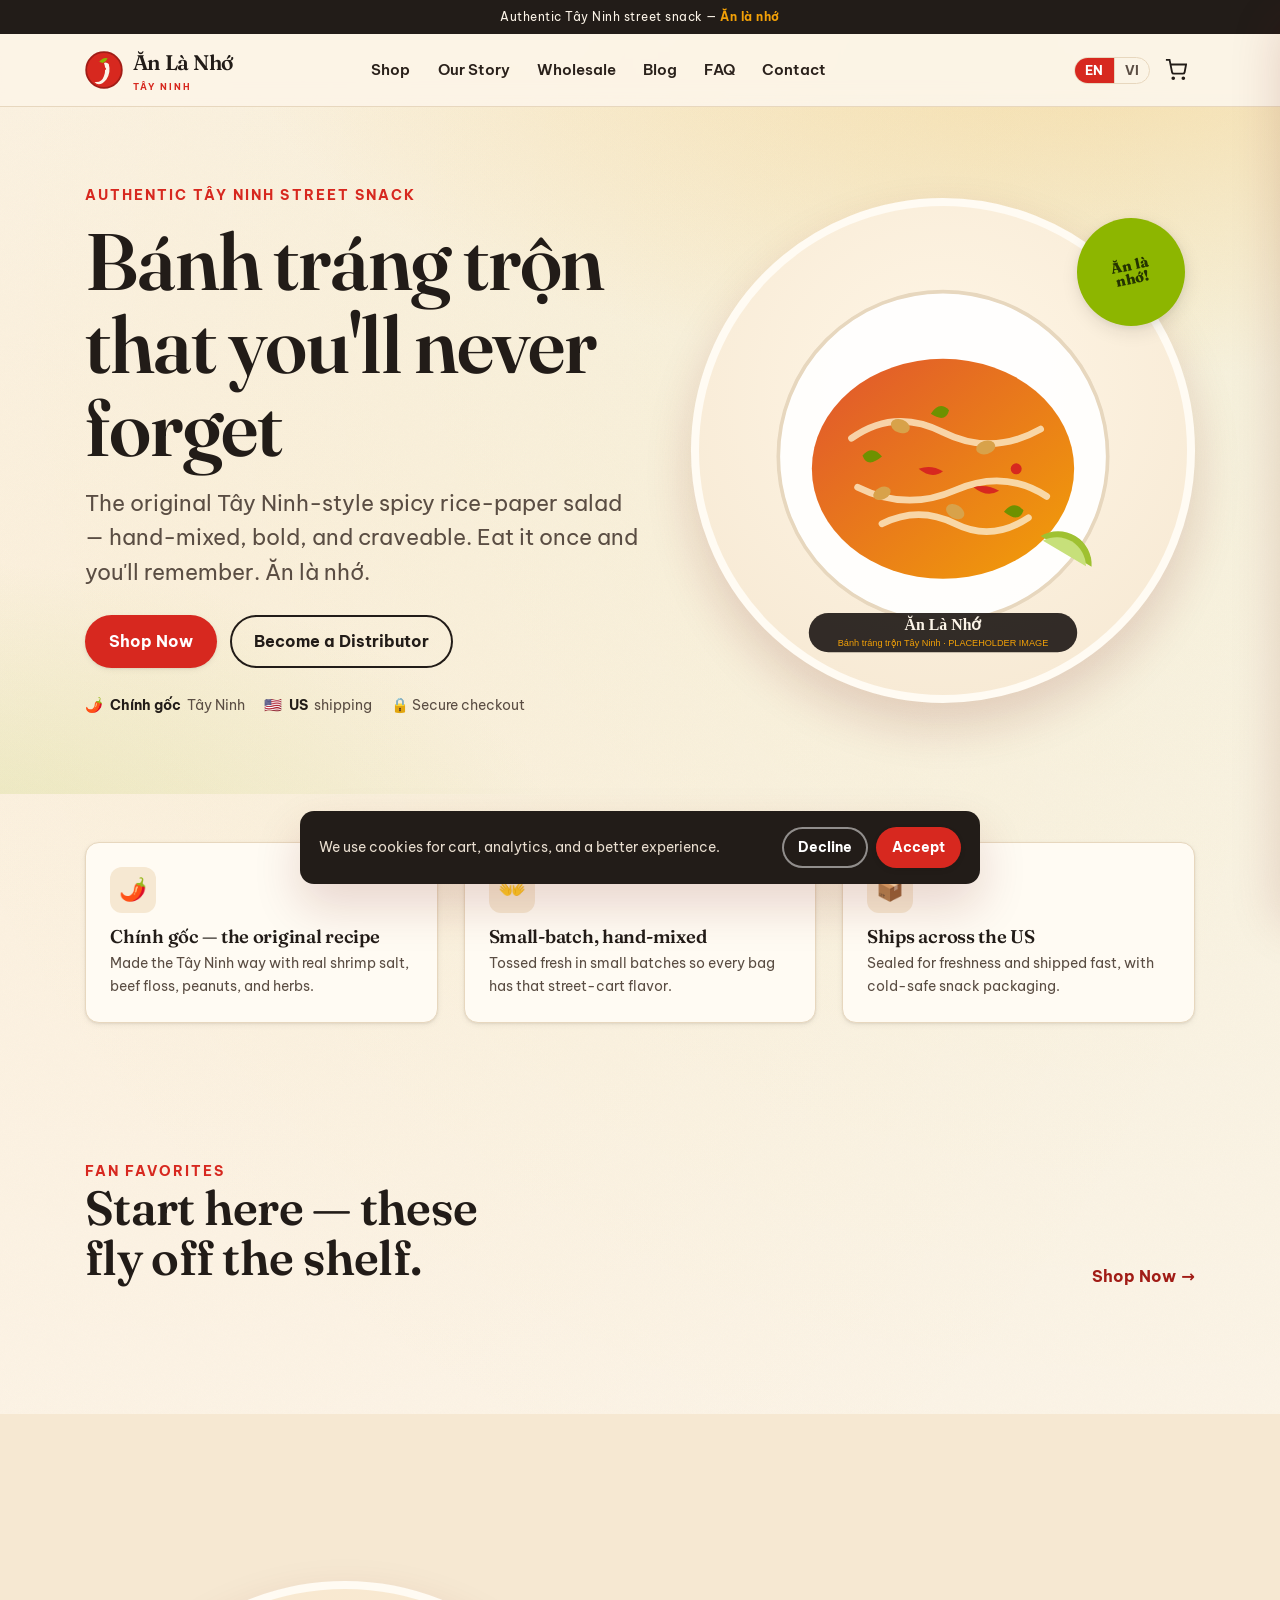
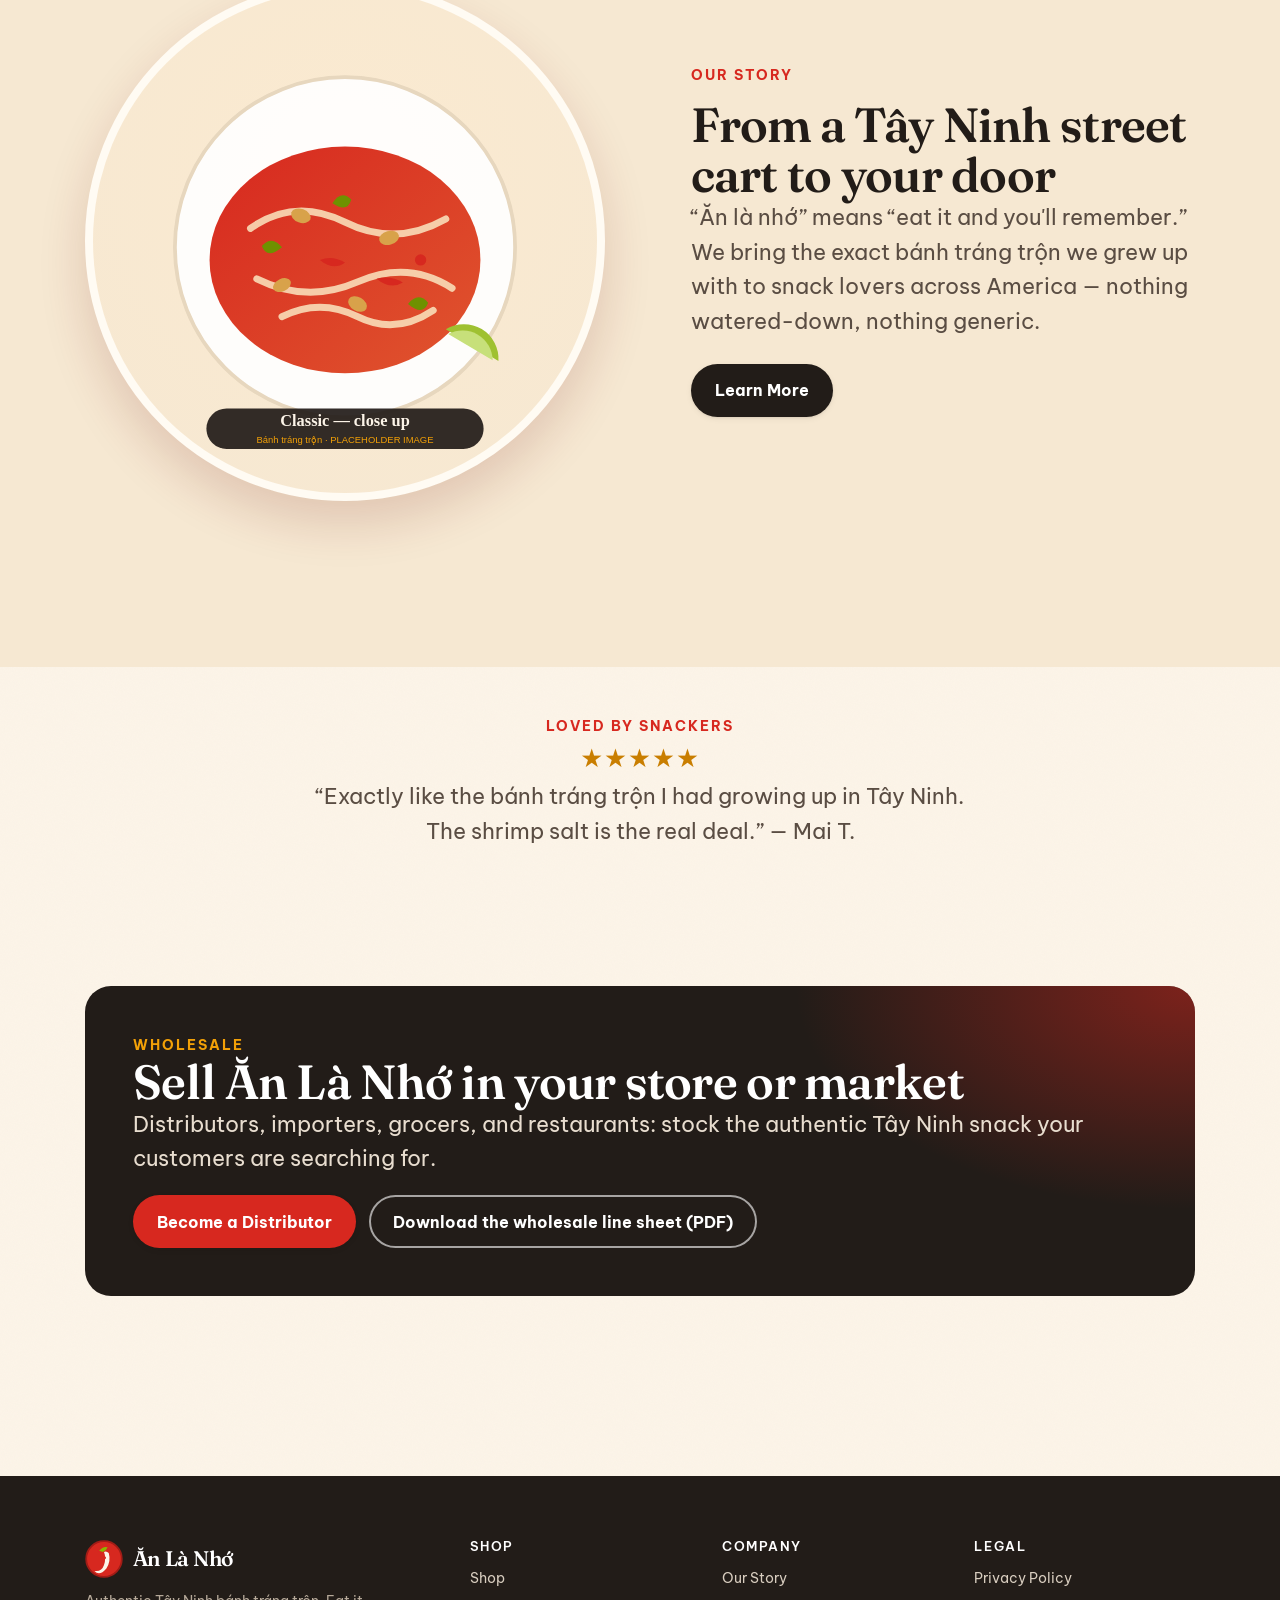
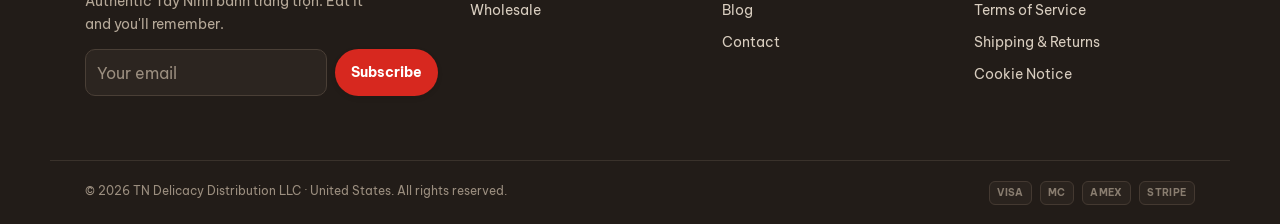
==== commit 5e184261: "Add EN/VI segmented language switcher, About page, and i18n keys - Replace single lang-toggle button" ====
--- a/index.html
+++ b/index.html
@@ -1,4 +1,4 @@
-<!DOCTYPE html>
+﻿<!DOCTYPE html>
 <html lang="en" class="no-js">
 <head>
   <meta charset="UTF-8" />
@@ -109,7 +109,7 @@
       </div>
 
       <div class="nav-actions">
-        <button class="icon-btn lang-toggle" data-lang-toggle aria-label="Switch language">Tiếng Việt</button>
+        <div class="lang-switcher" role="group" aria-label="Switch language"><button class="lang-btn" data-lang-btn="en" aria-pressed="true">EN</button><button class="lang-btn" data-lang-btn="vi" aria-pressed="false">VI</button></div>
         <button class="icon-btn cart-btn snipcart-checkout" aria-label="Open cart">
           <svg width="22" height="22" viewBox="0 0 24 24" fill="none" stroke="currentColor" stroke-width="2" aria-hidden="true"><circle cx="9" cy="21" r="1"/><circle cx="20" cy="21" r="1"/><path d="M1 1h4l2.7 13.4a2 2 0 0 0 2 1.6h9.7a2 2 0 0 0 2-1.6L23 6H6"/></svg>
           <span class="cart-count" data-cart-count data-count="0"></span>
--- a/assets/css/styles.css
+++ b/assets/css/styles.css
@@ -208,6 +208,22 @@
 .icon-btn:focus-visible { outline: none; box-shadow: var(--ring); }
 .lang-toggle { font-weight: 700; font-size: .82rem; border: 1.5px solid var(--line); padding: .42rem .7rem; }
 .lang-toggle:hover { border-color: var(--chili); color: var(--chili-dark); }
+
+/* Segmented EN / VI switcher */
+.lang-switcher {
+  display: inline-flex; align-items: center;
+  border: 1.5px solid var(--line); border-radius: var(--radius-pill);
+  overflow: hidden; flex-shrink: 0;
+}
+.lang-btn {
+  background: transparent; border: 0;
+  padding: .38rem .65rem; font-size: .82rem; font-weight: 700;
+  cursor: pointer; color: var(--text-soft); line-height: 1;
+  transition: background .15s var(--ease), color .15s var(--ease);
+}
+.lang-btn + .lang-btn { border-left: 1.5px solid var(--line); }
+.lang-btn[aria-pressed="true"] { background: var(--chili); color: #fff; }
+.lang-btn:hover:not([aria-pressed="true"]) { background: var(--cream-deep); color: var(--chili-dark); }
 
 .cart-btn .cart-count {
   position: absolute; top: -2px; right: -2px;
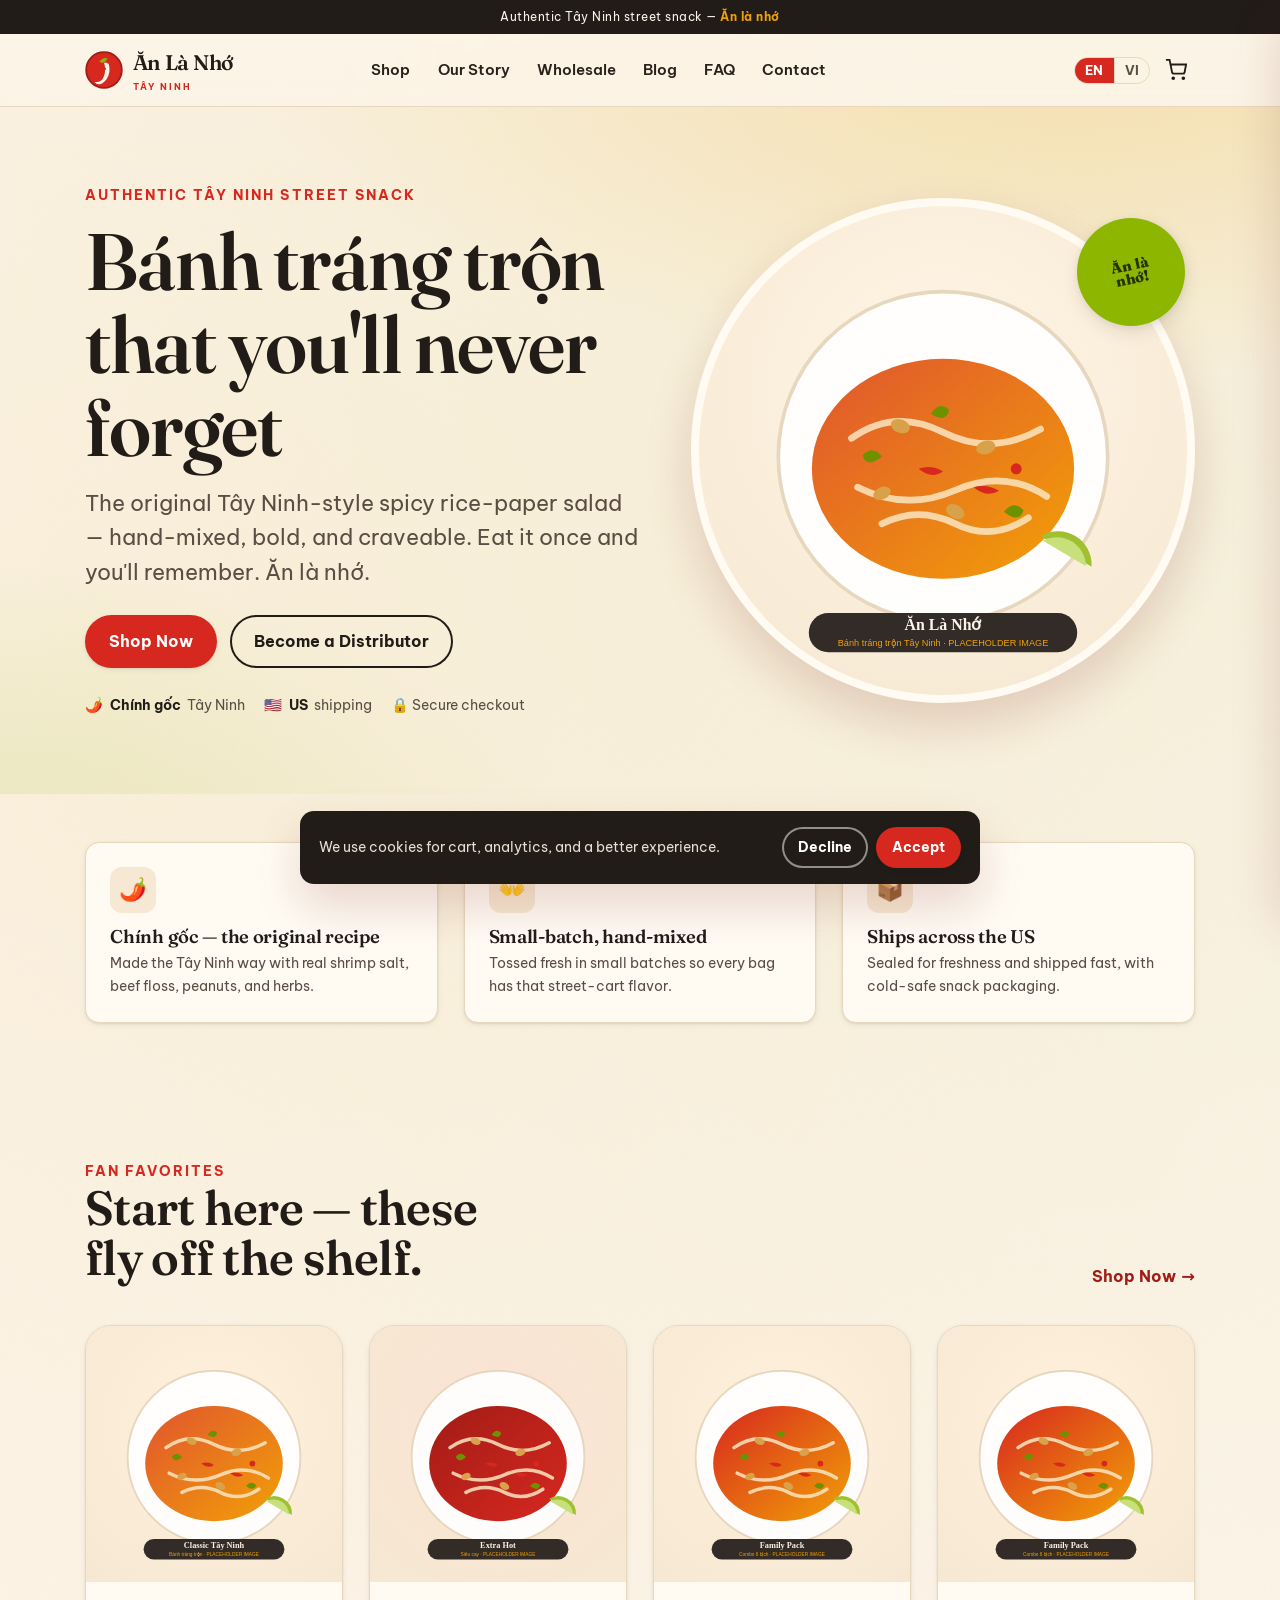
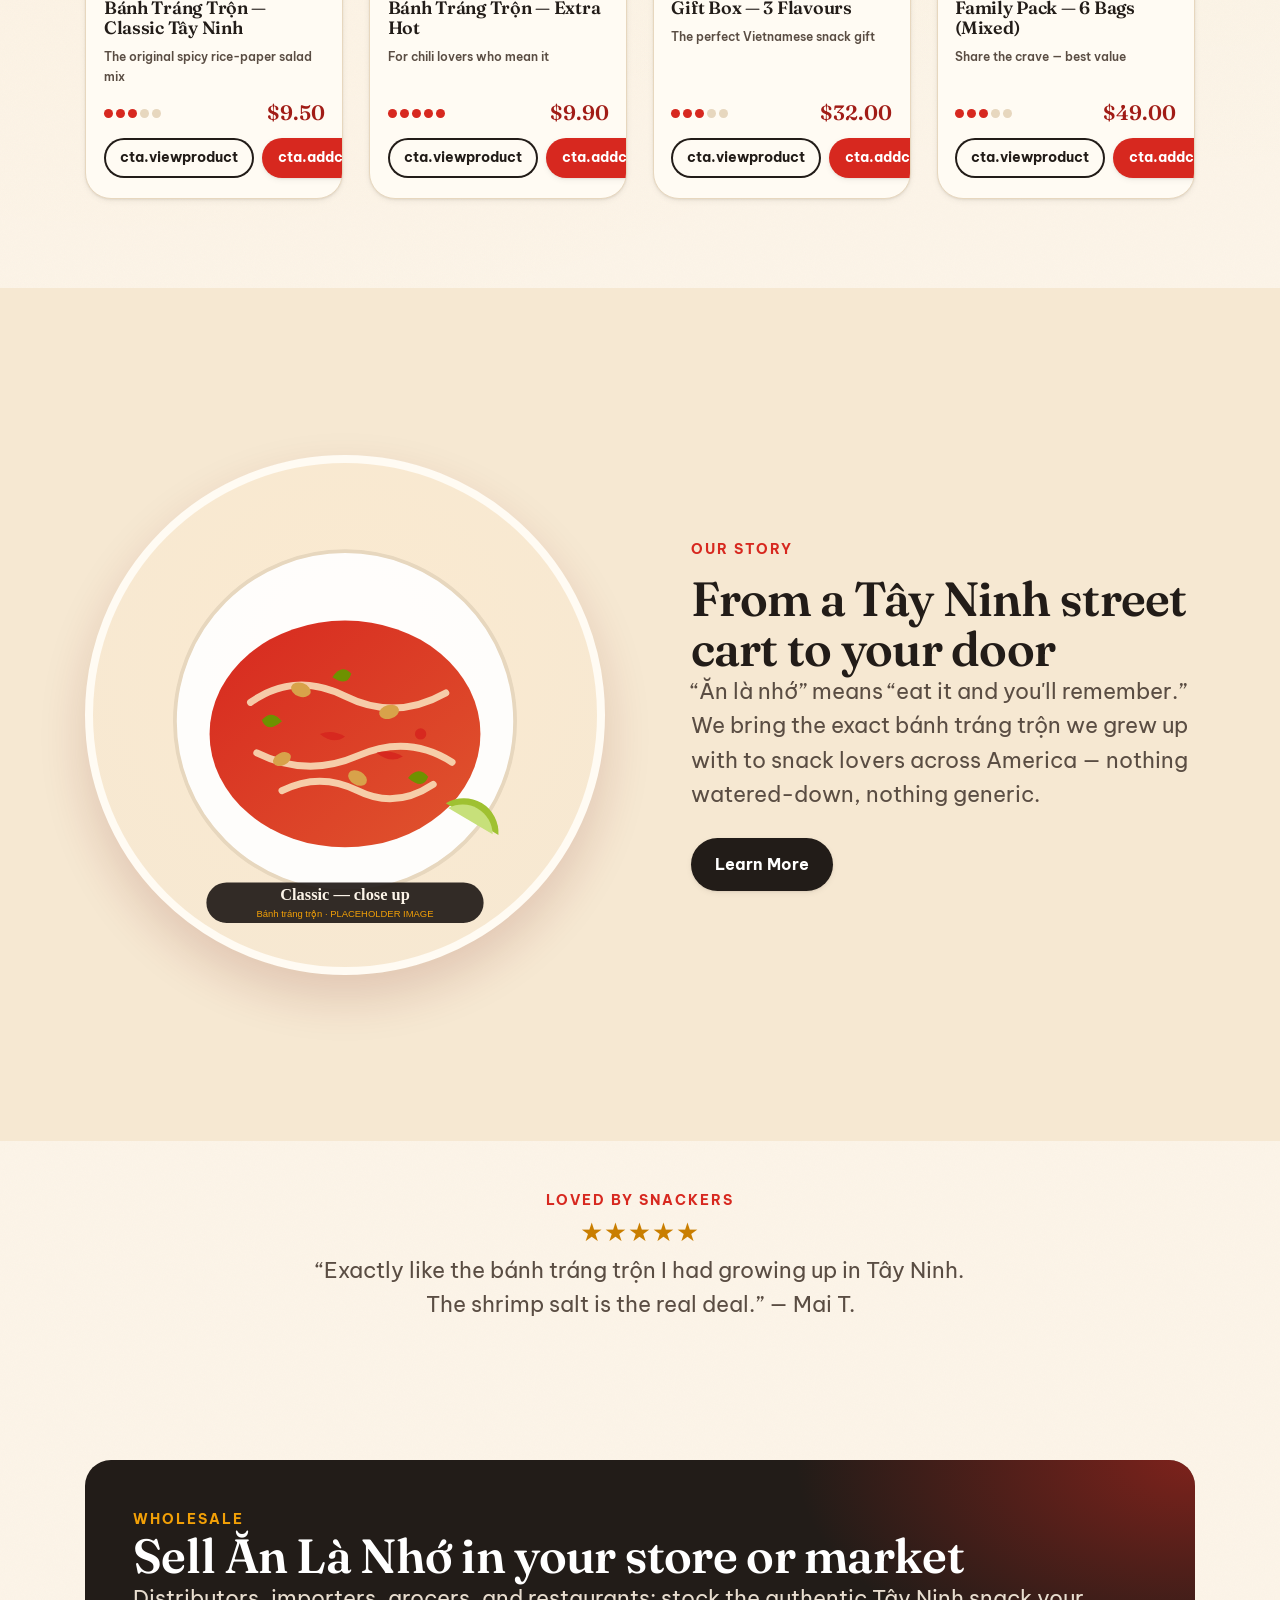
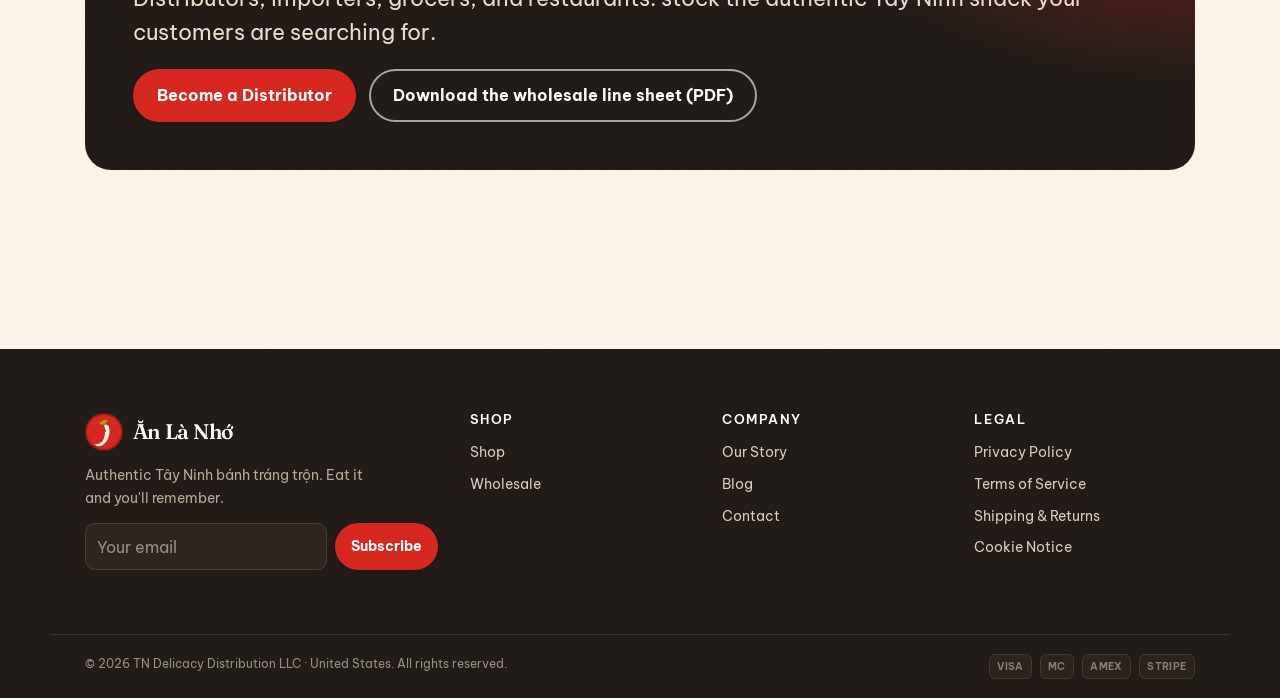
==== commit 5f0cd481: "Add cache-bust ?v=3 to i18n.js script tags across all pages Forces browsers to load the new i18n.js " ====
--- a/index.html
+++ b/index.html
@@ -109,7 +109,7 @@
       </div>
 
       <div class="nav-actions">
-        <div class="lang-switcher" role="group" aria-label="Switch language"><button class="lang-btn" data-lang-btn="en" aria-pressed="true">EN</button><button class="lang-btn" data-lang-btn="vi" aria-pressed="false">VI</button></div>
+        <div class="lang-switcher" role="group" aria-label="Switch language"><button type="button" class="lang-btn" data-lang-btn="en" aria-pressed="true">EN</button><button type="button" class="lang-btn" data-lang-btn="vi" aria-pressed="false">VI</button></div>
         <button class="icon-btn cart-btn snipcart-checkout" aria-label="Open cart">
           <svg width="22" height="22" viewBox="0 0 24 24" fill="none" stroke="currentColor" stroke-width="2" aria-hidden="true"><circle cx="9" cy="21" r="1"/><circle cx="20" cy="21" r="1"/><path d="M1 1h4l2.7 13.4a2 2 0 0 0 2 1.6h9.7a2 2 0 0 0 2-1.6L23 6H6"/></svg>
           <span class="cart-count" data-cart-count data-count="0"></span>
@@ -287,7 +287,7 @@
   <script async src="https://cdn.snipcart.com/themes/v3.7.0/default/snipcart.js"></script>
 
   <!-- App scripts (deferred, non-render-blocking) -->
-  <script defer src="assets/js/i18n.js"></script>
+  <script defer src="assets/js/i18n.js?v=3"></script>
   <script defer src="assets/js/main.js"></script>
   <script defer src="assets/js/home.js"></script>
 </body>
--- a/assets/css/styles.css
+++ b/assets/css/styles.css
@@ -209,6 +209,19 @@
 .lang-toggle { font-weight: 700; font-size: .82rem; border: 1.5px solid var(--line); padding: .42rem .7rem; }
 .lang-toggle:hover { border-color: var(--chili); color: var(--chili-dark); }
 
+/* FAQ accordion */
+.faq-group { border: 1px solid var(--line); border-radius: var(--radius); overflow: hidden; background: var(--surface); box-shadow: var(--shadow-sm); }
+.faq-group details { border-bottom: 1px solid var(--line); }
+.faq-group details:last-child { border-bottom: 0; }
+.faq-group summary { cursor: pointer; font-weight: 700; padding: 1.1rem 1.2rem; list-style: none; display: flex; justify-content: space-between; align-items: center; gap: 1rem; transition: color .15s var(--ease); }
+.faq-group summary::-webkit-details-marker { display: none; }
+.faq-group summary::after { content: "+"; flex: 0 0 auto; font-size: 1.4rem; color: var(--chili); transition: transform .2s var(--ease); line-height: 1; }
+.faq-group details[open] > summary { color: var(--chili-dark); }
+.faq-group details[open] > summary::after { transform: rotate(45deg); }
+.faq-body { padding: 0 1.2rem 1.2rem; color: var(--text-soft); line-height: 1.7; }
+.faq-body a { color: var(--chili-dark); font-weight: 600; text-decoration: underline; text-underline-offset: 3px; }
+.faq-body p + p { margin-top: .6rem; }
+
 /* Segmented EN / VI switcher */
 .lang-switcher {
   display: inline-flex; align-items: center;
@@ -222,8 +235,8 @@
   transition: background .15s var(--ease), color .15s var(--ease);
 }
 .lang-btn + .lang-btn { border-left: 1.5px solid var(--line); }
-.lang-btn[aria-pressed="true"] { background: var(--chili); color: #fff; }
-.lang-btn:hover:not([aria-pressed="true"]) { background: var(--cream-deep); color: var(--chili-dark); }
+.lang-btn[aria-pressed="true"],.lang-btn.lang-btn--active { background: var(--chili); color: #fff; }
+.lang-btn:hover:not([aria-pressed="true"]):not(.lang-btn--active) { background: var(--cream-deep); color: var(--chili-dark); }
 
 .cart-btn .cart-count {
   position: absolute; top: -2px; right: -2px;
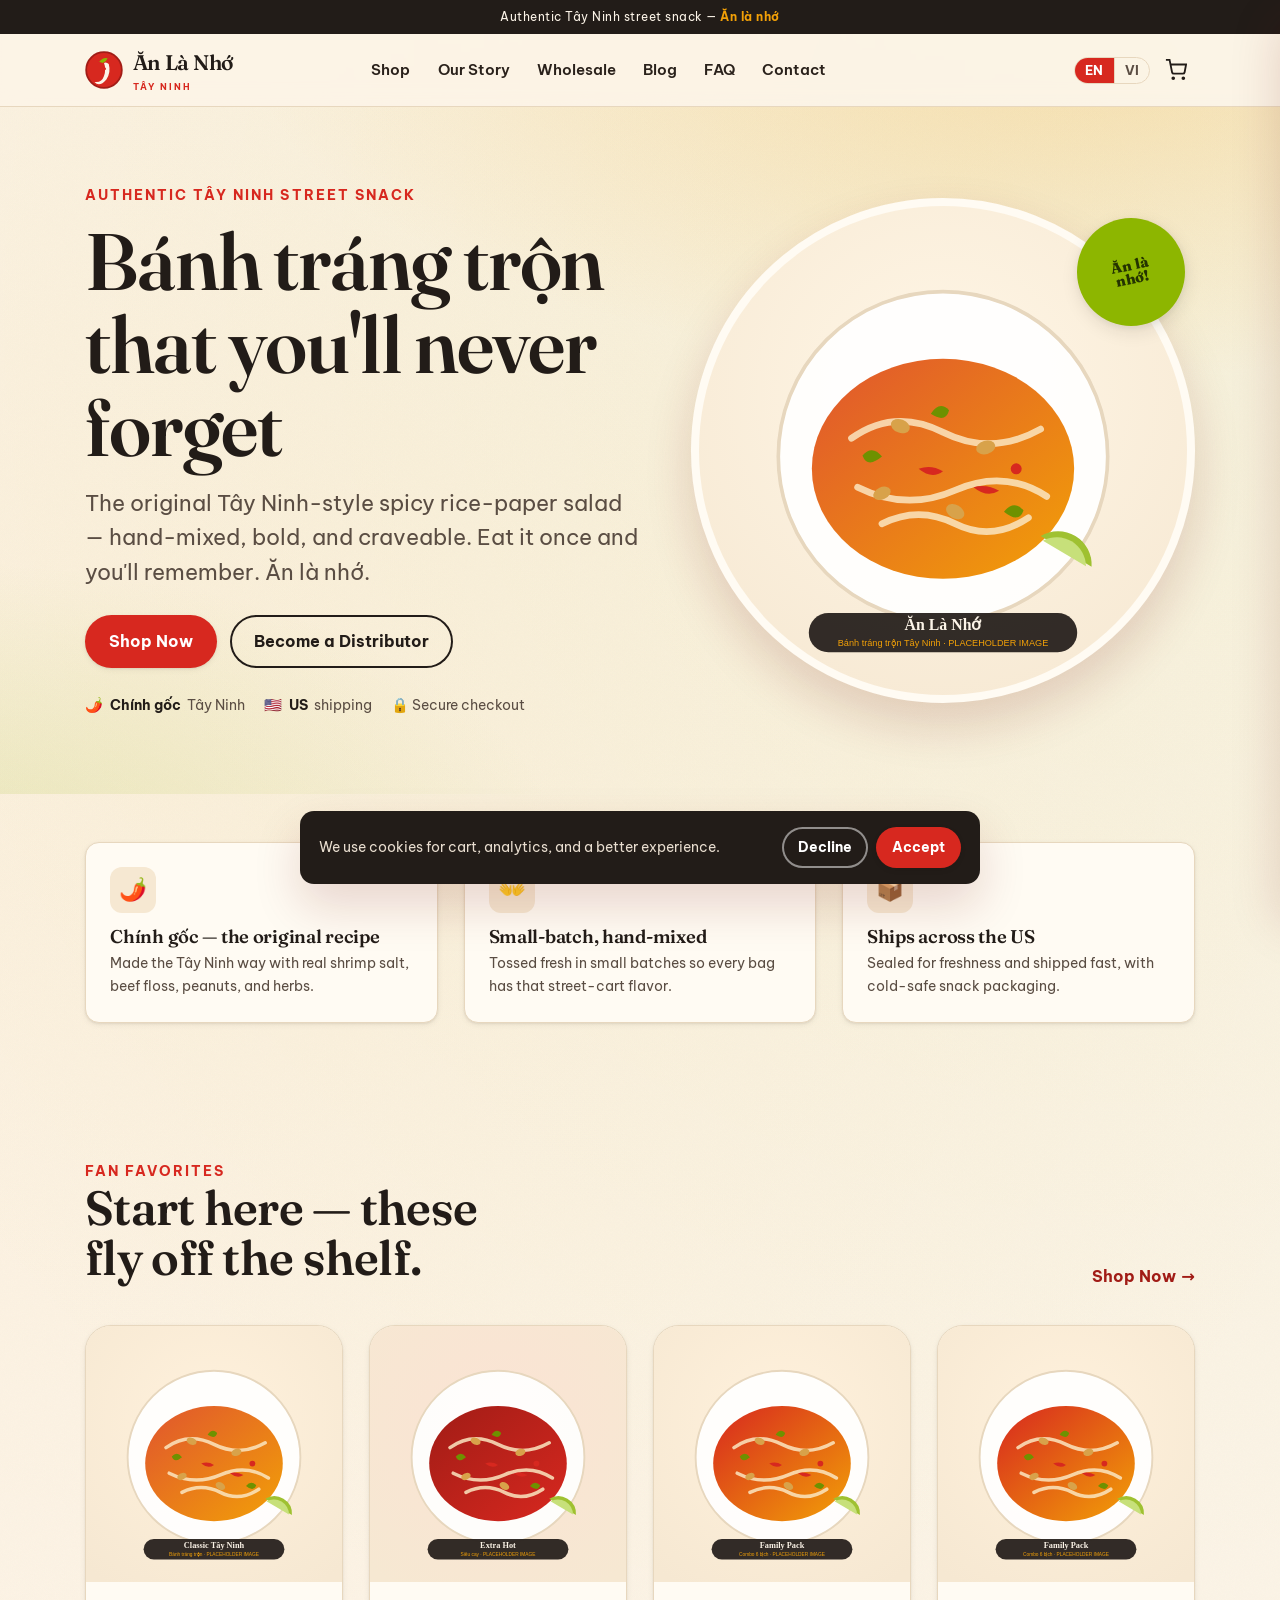
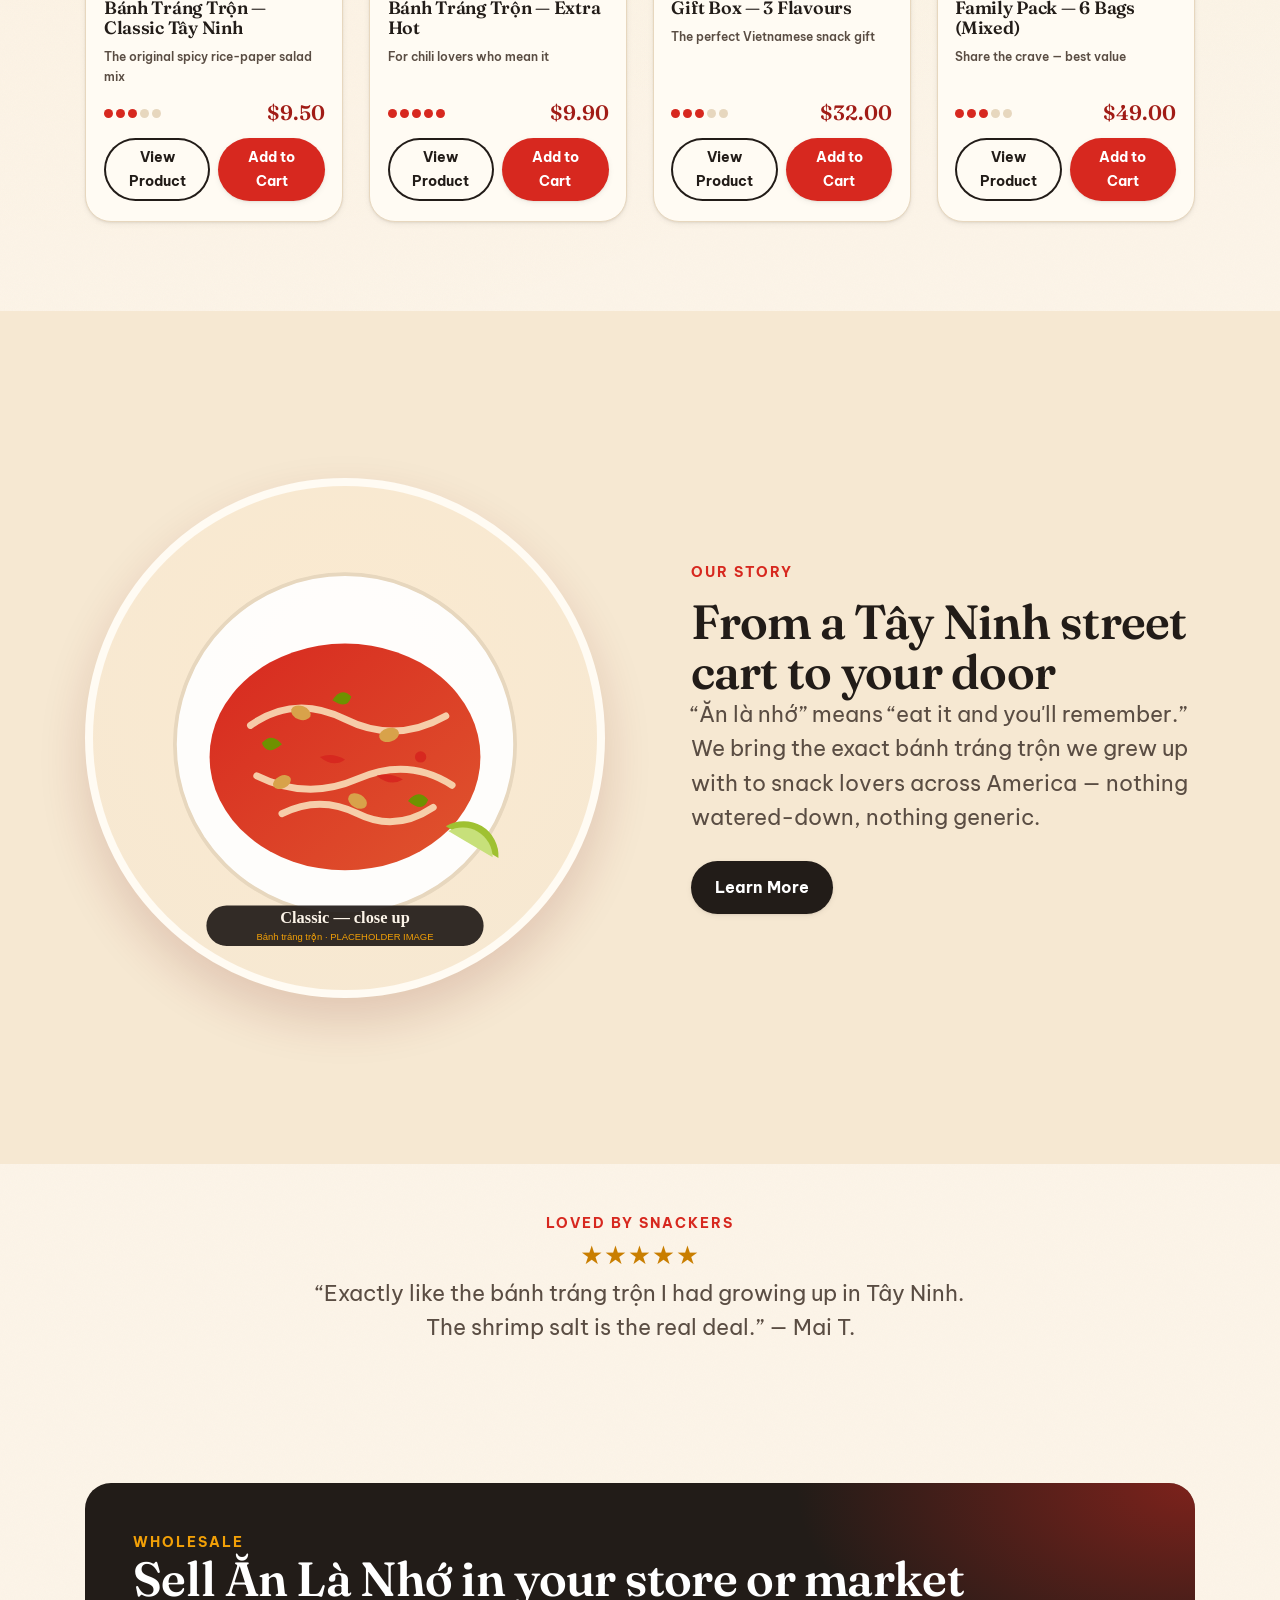
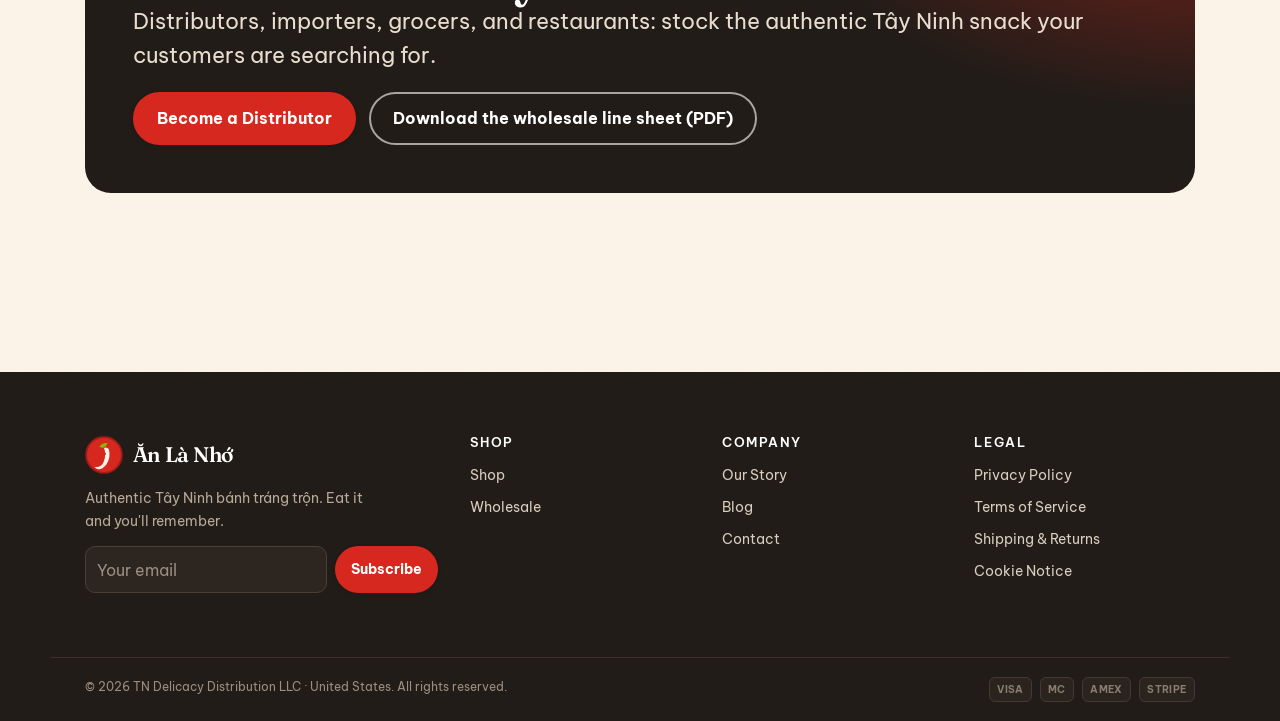
==== commit 48c1bc1b: "Fix index.html missing i18n-data.js script tag" ====
--- a/index.html
+++ b/index.html
@@ -287,7 +287,8 @@
   <script async src="https://cdn.snipcart.com/themes/v3.7.0/default/snipcart.js"></script>
 
   <!-- App scripts (deferred, non-render-blocking) -->
-  <script defer src="assets/js/i18n.js?v=3"></script>
+  <script defer src="assets/js/i18n-data.js"></script>
+  <script defer src="assets/js/i18n.js?v=4"></script>
   <script defer src="assets/js/main.js"></script>
   <script defer src="assets/js/home.js"></script>
 </body>
